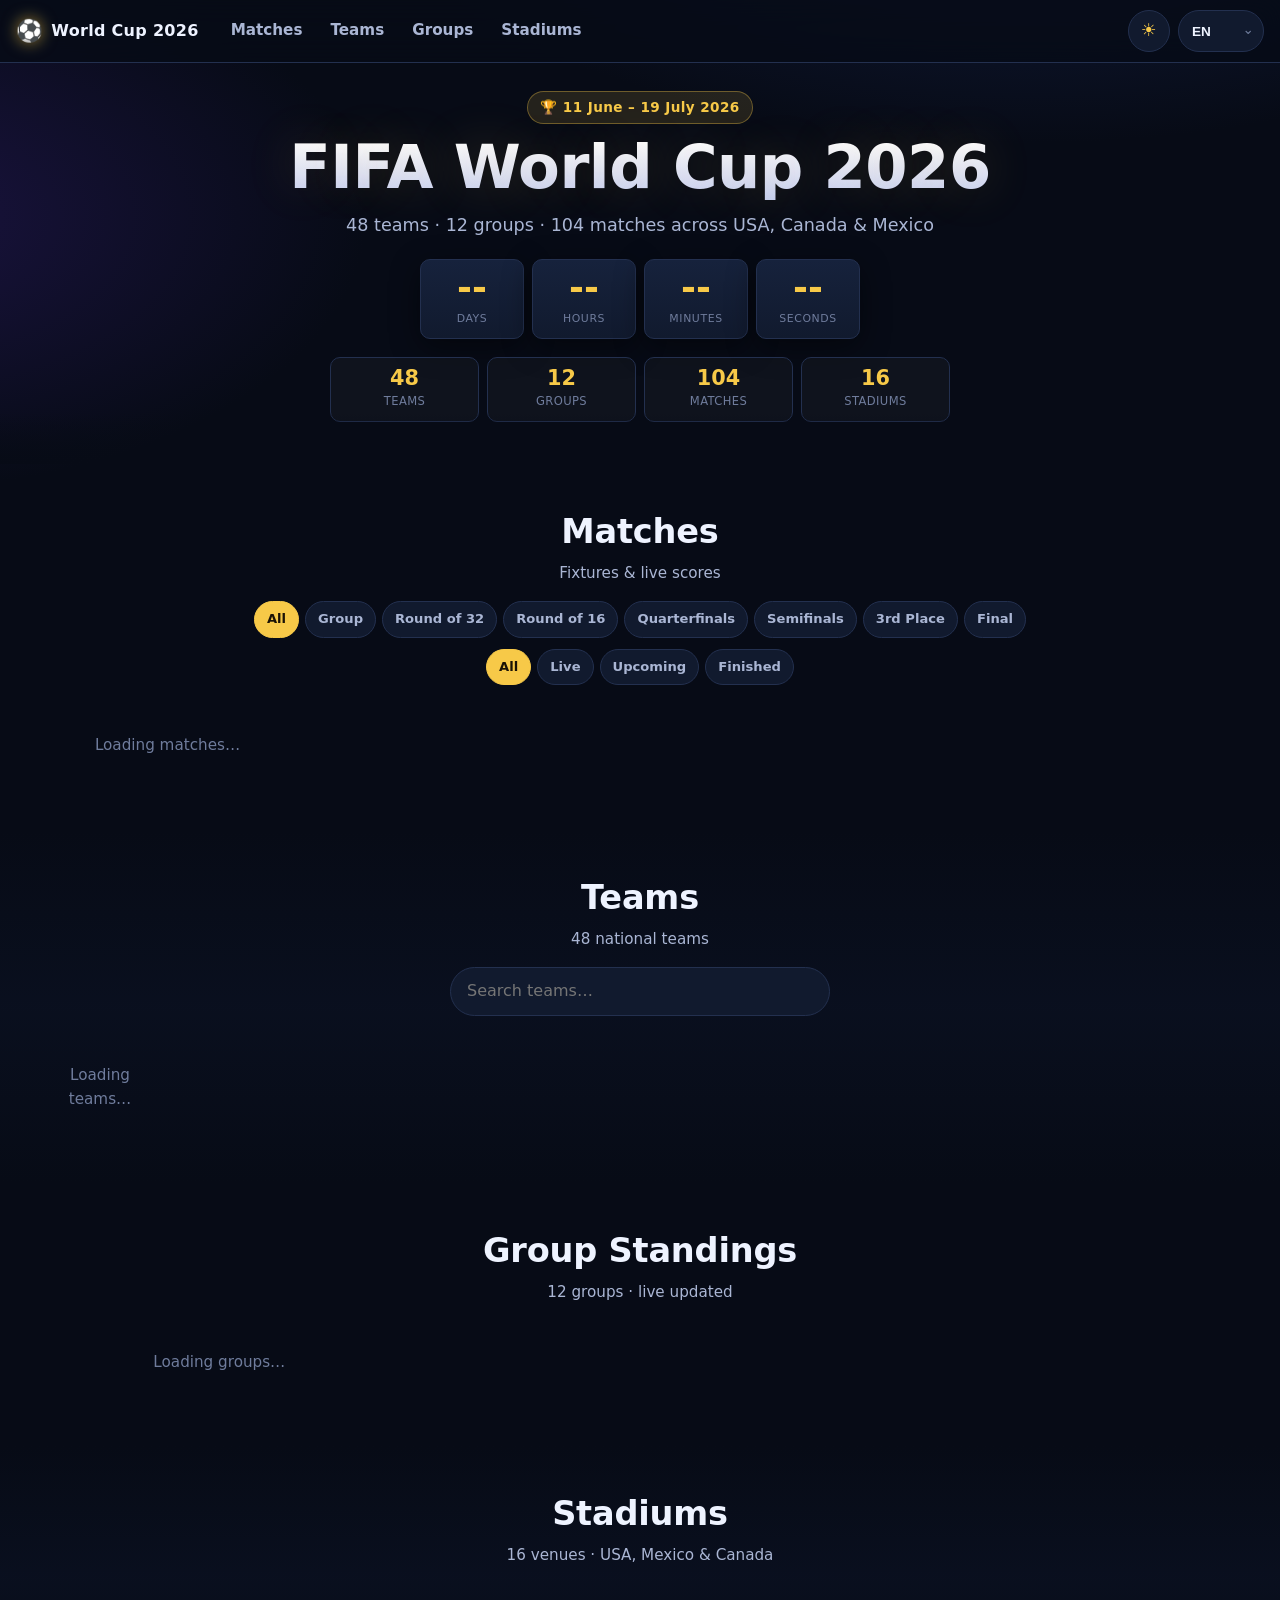
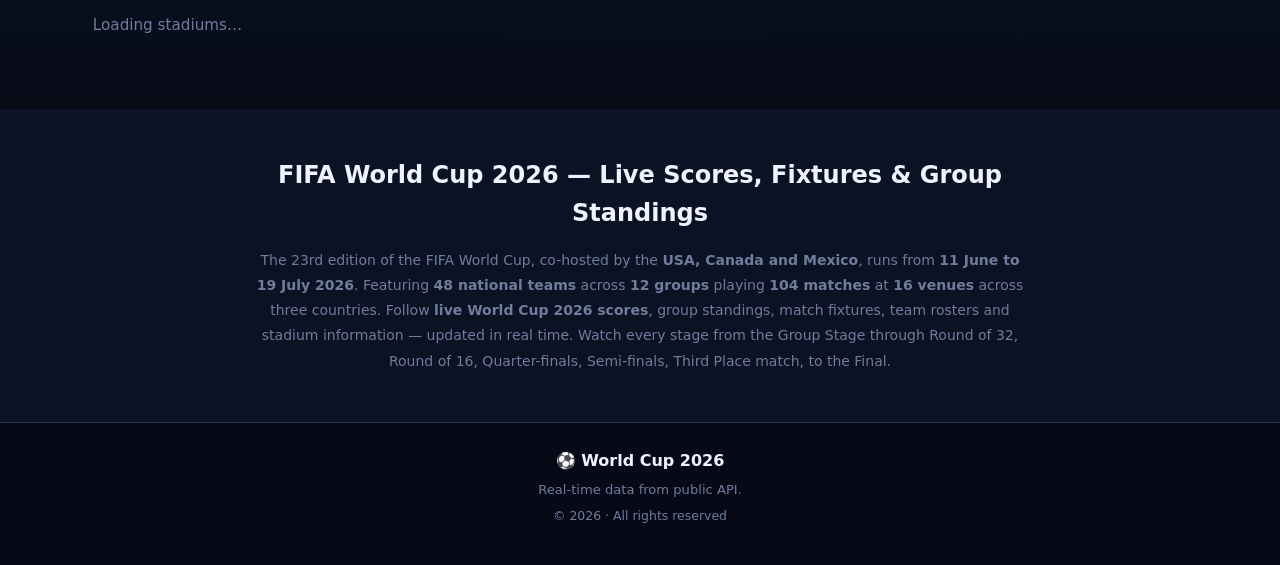
==== index.html @ 9f6ad5fd "seo: add google search console verification token" ====
<!DOCTYPE html>
<html lang="en" dir="ltr">
<head>
  <meta charset="UTF-8" />
  <meta name="viewport" content="width=device-width, initial-scale=1.0, viewport-fit=cover" />
  <meta name="theme-color" content="#070b16" />
  <meta name="color-scheme" content="dark" />

  <!-- Primary SEO -->
  <title>World Cup 2026 — Live Scores, Fixtures, Groups & Standings</title>
  <meta name="description" content="World Cup 2026 live scores, fixtures & group standings. Real-time updates for all 48 teams and 104 matches across USA, Canada & Mexico. Track World Cup 2026 matches, scores, groups, and standings." />
  <meta name="keywords" content="World Cup 2026, FIFA World Cup 2026, world cup 2026 live scores, world cup 2026 fixtures, world cup 2026 groups, world cup 2026 standings, world cup 2026 table, football, soccer, USA Canada Mexico, 48 teams, 104 matches" />
  <meta name="author" content="World Cup 26 Tracker" />
  <meta name="robots" content="index, follow, max-image-preview:large, max-snippet:-1, max-video-preview:-1" />
  <meta name="googlebot" content="index, follow" />
  <link rel="canonical" href="https://shawon-lodh.github.io/worldcup26/" />
  <link rel="sitemap" type="application/xml" title="Sitemap" href="https://shawon-lodh.github.io/worldcup26/sitemap.xml" />

  <!-- hreflang: English + Bangla -->
  <link rel="alternate" hreflang="en" href="https://shawon-lodh.github.io/worldcup26/?lang=en" />
  <link rel="alternate" hreflang="bn" href="https://shawon-lodh.github.io/worldcup26/?lang=bn" />
  <link rel="alternate" hreflang="x-default" href="https://shawon-lodh.github.io/worldcup26/" />

  <!-- Open Graph -->
  <meta property="og:type" content="website" />
  <meta property="og:site_name" content="World Cup 2026" />
  <meta property="og:title" content="FIFA World Cup 2026 — Live Scores & Fixtures" />
  <meta property="og:description" content="Real-time scores, fixtures and group standings for all 104 matches of FIFA World Cup 2026 across USA, Canada & Mexico." />
  <meta property="og:url" content="https://shawon-lodh.github.io/worldcup26/" />
  <meta property="og:locale" content="en" />
  <meta property="og:locale:alternate" content="bn" />
  <meta property="og:image" content="https://shawon-lodh.github.io/worldcup26/assets/og.png" />
  <meta property="og:image:width" content="1200" />
  <meta property="og:image:height" content="630" />
  <meta property="og:image:alt" content="FIFA World Cup 2026 tracker" />

  <!-- Twitter Card -->
  <meta name="twitter:card" content="summary_large_image" />
  <meta name="twitter:title" content="FIFA World Cup 2026 — Live Scores & Fixtures" />
  <meta name="twitter:description" content="Real-time scores, fixtures and group standings for all 104 matches of FIFA World Cup 2026." />
  <meta name="twitter:image" content="https://shawon-lodh.github.io/worldcup26/assets/og.png" />

  <!-- PWA / icons -->
  <link rel="manifest" href="site.webmanifest" />
  <link rel="apple-touch-icon" href="assets/icons/icon-192.png" />
  <link rel="icon" type="image/svg+xml" href="assets/icons/favicon.svg" />
  <link rel="icon" type="image/png" sizes="32x32" href="assets/icons/icon-32.png" />
  <link rel="shortcut icon" href="favicon.ico" />

  <!-- Mobile app deep-link hints (deferred deep links can be added per platform) -->
  <meta name="application-name" content="World Cup 2026" />
  <meta name="apple-mobile-web-app-capable" content="yes" />
  <meta name="apple-mobile-web-app-status-bar-style" content="black-translucent" />
  <meta name="apple-mobile-web-app-title" content="World Cup 2026" />
  <meta name="mobile-web-app-capable" content="yes" />

  <!-- Performance -->
  <link rel="preconnect" href="https://flagcdn.com" crossorigin />
  <link rel="dns-prefetch" href="https://www.googletagmanager.com" />
  <link rel="stylesheet" href="assets/css/styles.css?v=6" />

  <!-- Google Search Console verification token -->
  <meta name="google-site-verification" content="fX9WxSy3emi-8nf_U-zmf0Hlfic_TPFxzqS1rGSYq4E" />

  <!-- Structured data: tells Google exactly what this page is.
       Improves eligibility for rich results (sports, breadcrumbs, sitelinks, FAQ). -->
  <script type="application/ld+json">
  {
    "@context": "https://schema.org",
    "@graph": [
      {
        "@type": "WebSite",
        "@id": "https://shawon-lodh.github.io/worldcup26/#website",
        "url": "https://shawon-lodh.github.io/worldcup26/",
        "name": "World Cup 2026 — Live Scores & Fixtures",
        "description": "Live scores, fixtures and group standings for FIFA World Cup 2026. Real-time updates for all 48 teams and 104 matches.",
        "inLanguage": ["en", "bn"],
        "potentialAction": {
          "@type": "SearchAction",
          "target": "https://shawon-lodh.github.io/worldcup26/?q={search_term_string}",
          "query-input": "required name=search_term_string"
        }
      },
      {
        "@type": "SportsEvent",
        "name": "2026 FIFA World Cup",
        "sport": "Soccer",
        "startDate": "2026-06-11T13:00:00Z",
        "endDate": "2026-07-19T18:00:00Z",
        "location": [
          { "@type": "Country", "name": "United States" },
          { "@type": "Country", "name": "Mexico" },
          { "@type": "Country", "name": "Canada" }
        ],
        "offers": {
          "@type": "Offer",
          "url": "https://www.fifa.com/en/tickets",
          "name": "FIFA World Cup 2026 Tickets"
        },
        "description": "The 23rd edition of the FIFA World Cup, hosted by USA, Canada and Mexico, featuring 48 national teams across 12 groups and 104 matches.",
        "url": "https://shawon-lodh.github.io/worldcup26/"
      },
      {
        "@type": "BreadcrumbList",
        "itemListElement": [
          { "@type": "ListItem", "position": 1, "name": "World Cup 2026", "item": "https://shawon-lodh.github.io/worldcup26/" },
          { "@type": "ListItem", "position": 2, "name": "Matches & Fixtures", "item": "https://shawon-lodh.github.io/worldcup26/#matches" },
          { "@type": "ListItem", "position": 3, "name": "Group Standings", "item": "https://shawon-lodh.github.io/worldcup26/#groups" },
          { "@type": "ListItem", "position": 4, "name": "Teams", "item": "https://shawon-lodh.github.io/worldcup26/#teams" },
          { "@type": "ListItem", "position": 5, "name": "Stadiums", "item": "https://shawon-lodh.github.io/worldcup26/#stadiums" }
        ]
      },
      {
        "@type": "FAQPage",
        "mainEntity": [
          {
            "@type": "Question",
            "name": "When is the FIFA World Cup 2026?",
            "acceptedAnswer": { "@type": "Answer", "text": "The FIFA World Cup 2026 runs from 11 June to 19 July 2026 across USA, Canada and Mexico." }
          },
          {
            "@type": "Question",
            "name": "How many teams are in the World Cup 2026?",
            "acceptedAnswer": { "@type": "Answer", "text": "48 teams will compete in the 2026 FIFA World Cup, expanded from 32 teams in previous tournaments." }
          },
          {
            "@type": "Question",
            "name": "How many matches are in the World Cup 2026?",
            "acceptedAnswer": { "@type": "Answer", "text": "A total of 104 matches will be played across the tournament: 72 group stage matches, plus 32 knockout matches through to the Final." }
          },
          {
            "@type": "Question",
            "name": "Where can I see World Cup 2026 live scores and group standings?",
            "acceptedAnswer": { "@type": "Answer", "text": "You can track live scores, fixtures and group standings for World Cup 2026 at https://shawon-lodh.github.io/worldcup26/ with real-time updates." }
          }
        ]
      }
    ]
  }
  </script>
</head>
<body>
  <!-- ░░ Header / Nav ░░ -->
  <header class="topbar" id="topbar">
    <div class="container topbar__inner">
      <a href="#top" class="brand" aria-label="World Cup 2026">
        <span class="brand__ball">⚽</span>
        <span class="brand__text" data-i18n="brand">World Cup 2026</span>
      </a>
      <nav class="nav" id="nav">
        <a href="#matches" class="nav__link" data-i18n="nav_matches">Matches</a>
        <a href="#teams" class="nav__link" data-i18n="nav_teams">Teams</a>
        <a href="#groups" class="nav__link" data-i18n="nav_groups">Groups</a>
        <a href="#stadiums" class="nav__link" data-i18n="nav_stadiums">Stadiums</a>
      </nav>
      <div class="topbar__actions">
        <button id="themeBtn" class="theme-btn" aria-label="Toggle theme">☀️</button>
        <label class="lang-switch" for="langSelect">
          <span class="sr-only" data-i18n="language_label">Language</span>
          <select id="langSelect" class="lang-switch__select" aria-label="Language">
            <option value="en">EN</option>
            <option value="bn">বাংলা</option>
          </select>
        </label>
        <button id="menuBtn" class="btn btn--icon menu-btn" aria-label="Menu" aria-expanded="false">☰</button>
      </div>
    </div>
  </header>

  <main id="top">
    <!-- ░░ Hero ░░ -->
    <section class="hero">
      <div class="container hero__inner">
        <p class="hero__badge">🏆 <span data-i18n="hero_dates">11 June – 19 July 2026</span></p>
        <h1 class="hero__title" data-i18n="hero_title">FIFA World Cup 2026</h1>
        <p class="hero__subtitle" data-i18n="hero_subtitle">48 teams · 12 groups · 104 matches across USA, Canada & Mexico</p>

        <div class="countdown" id="countdown" aria-live="polite">
          <div class="countdown__cell"><span class="countdown__num" id="cd-days">--</span><span class="countdown__lbl" data-i18n="cd_days">Days</span></div>
          <div class="countdown__sep">:</div>
          <div class="countdown__cell"><span class="countdown__num" id="cd-hours">--</span><span class="countdown__lbl" data-i18n="cd_hours">Hours</span></div>
          <div class="countdown__sep">:</div>
          <div class="countdown__cell"><span class="countdown__num" id="cd-mins">--</span><span class="countdown__lbl" data-i18n="cd_mins">Minutes</span></div>
          <div class="countdown__sep">:</div>
          <div class="countdown__cell"><span class="countdown__num" id="cd-secs">--</span><span class="countdown__lbl" data-i18n="cd_secs">Seconds</span></div>
        </div>
        <p class="countdown__target" id="cdTarget"></p>

        <div class="stats">
          <div class="stat"><span class="stat__num">48</span><span class="stat__lbl" data-i18n="stat_teams">Teams</span></div>
          <div class="stat"><span class="stat__num">12</span><span class="stat__lbl" data-i18n="stat_groups">Groups</span></div>
          <div class="stat"><span class="stat__num">104</span><span class="stat__lbl" data-i18n="stat_matches">Matches</span></div>
          <div class="stat"><span class="stat__num">16</span><span class="stat__lbl" data-i18n="stat_stadiums">Stadiums</span></div>
        </div>
      </div>
      <div class="hero__wave" aria-hidden="true"></div>
    </section>

    <!-- ░░ Live Banner ░░ -->
    <div id="liveBannerHost"></div>

    <!-- ░░ Matches ░░ -->
    <section id="matches" class="section">
      <div class="container">
        <div class="section__head">
          <h2 class="section__title" data-i18n="matches_title">Matches</h2>
          <p class="section__sub" data-i18n="matches_sub">Fixtures & live scores</p>
          <span id="livePulse" class="live-pulse is-hidden"><span class="live-pulse__dot"></span><span data-i18n="live">LIVE</span></span>
        </div>

        <div class="filters" id="matchFilters">
          <div class="filters__group" role="tablist" aria-label="Match stage">
            <button class="chip is-active" data-filter-stage="all" data-i18n="stage_all">All</button>
            <button class="chip" data-filter-stage="group" data-i18n="stage_group">Group</button>
            <button class="chip" data-filter-stage="r32" data-i18n="stage_r32">Round of 32</button>
            <button class="chip" data-filter-stage="r16" data-i18n="stage_r16">Round of 16</button>
            <button class="chip" data-filter-stage="qf" data-i18n="stage_qf">Quarterfinals</button>
            <button class="chip" data-filter-stage="sf" data-i18n="stage_sf">Semifinals</button>
            <button class="chip" data-filter-stage="third" data-i18n="stage_third">3rd Place</button>
            <button class="chip" data-filter-stage="final" data-i18n="stage_final">Final</button>
          </div>
          <div class="filters__group" role="tablist" aria-label="Match status">
            <button class="chip is-active" data-filter-status="all" data-i18n="status_all">All</button>
            <button class="chip" data-filter-status="live" data-i18n="status_live">Live</button>
            <button class="chip" data-filter-status="upcoming" data-i18n="status_upcoming">Upcoming</button>
            <button class="chip" data-filter-status="finished" data-i18n="status_finished">Finished</button>
          </div>
        </div>

        <div class="matches-grid" id="matchesGrid" aria-live="polite">
          <noscript>
            <div style="padding:24px;background:var(--bg-2);border-radius:12px;text-align:center">
              <p><strong>JavaScript is required to view live match scores and fixtures.</strong></p>
              <p>Please enable JavaScript for real-time World Cup 2026 match data.</p>
            </div>
          </noscript>
          <div class="loading" data-i18n="loading">Loading matches…</div>
        </div>
      </div>
    </section>

    <!-- ░░ Teams ░░ -->
    <section id="teams" class="section section--alt">
      <div class="container">
        <div class="section__head">
          <h2 class="section__title" data-i18n="teams_title">Teams</h2>
          <p class="section__sub" data-i18n="teams_sub">48 national teams</p>
        </div>
        <input type="search" id="teamSearch" class="search-input" data-i18n-ph="search_teams" placeholder="Search teams…" />
        <div class="teams-grid" id="teamsGrid">
          <noscript>
            <div style="columns:3;column-gap:24px;padding:16px;color:var(--text-2);font-size:14px;line-height:2">
              <div><b>Group A:</b> Mexico, South Africa, South Korea, Czech Republic</div>
              <div><b>Group B:</b> Canada, Bosnia and Herzegovina, Qatar, Switzerland</div>
              <div><b>Group C:</b> Brazil, Morocco, Haiti, Scotland</div>
              <div><b>Group D:</b> United States, Paraguay, Australia, Turkey</div>
              <div><b>Group E:</b> Germany, Curaçao, Ivory Coast, Ecuador</div>
              <div><b>Group F:</b> Netherlands, Japan, Sweden, Tunisia</div>
              <div><b>Group G:</b> Belgium, Egypt, Iran, New Zealand</div>
              <div><b>Group H:</b> Spain, Cape Verde, Saudi Arabia, Uruguay</div>
              <div><b>Group I:</b> France, Senegal, Iraq, Norway</div>
              <div><b>Group J:</b> Argentina, Algeria, Austria, Jordan</div>
              <div><b>Group K:</b> Portugal, Democratic Republic of the Congo, Uzbekistan, Colombia</div>
              <div><b>Group L:</b> England, Croatia, Ghana, Panama</div>
            </div>
          </noscript>
          <div class="loading" data-i18n="loading">Loading teams…</div>
        </div>
      </div>
    </section>

    <!-- ░░ Groups ░░ -->
    <section id="groups" class="section">
      <div class="container">
        <div class="section__head">
          <h2 class="section__title" data-i18n="groups_title">Group Standings</h2>
          <p class="section__sub" data-i18n="groups_sub">12 groups · live updated</p>
        </div>
        <div class="groups-grid" id="groupsGrid">
          <noscript>
            <div style="display:grid;grid-template-columns:repeat(auto-fill,minmax(280px,1fr));gap:16px;padding:16px;color:var(--text-2);font-size:13px;line-height:1.8">
              <div><b>Group A:</b> Mexico, South Africa, South Korea, Czech Republic</div>
              <div><b>Group B:</b> Canada, Bosnia and Herzegovina, Qatar, Switzerland</div>
              <div><b>Group C:</b> Brazil, Morocco, Haiti, Scotland</div>
              <div><b>Group D:</b> United States, Paraguay, Australia, Turkey</div>
              <div><b>Group E:</b> Germany, Curaçao, Ivory Coast, Ecuador</div>
              <div><b>Group F:</b> Netherlands, Japan, Sweden, Tunisia</div>
              <div><b>Group G:</b> Belgium, Egypt, Iran, New Zealand</div>
              <div><b>Group H:</b> Spain, Cape Verde, Saudi Arabia, Uruguay</div>
              <div><b>Group I:</b> France, Senegal, Iraq, Norway</div>
              <div><b>Group J:</b> Argentina, Algeria, Austria, Jordan</div>
              <div><b>Group K:</b> Portugal, DR Congo, Uzbekistan, Colombia</div>
              <div><b>Group L:</b> England, Croatia, Ghana, Panama</div>
            </div>
          </noscript>
          <div class="loading" data-i18n="loading">Loading groups…</div>
        </div>
      </div>
    </section>

    <!-- ░░ Stadiums ░░ -->
    <section id="stadiums" class="section section--alt">
      <div class="container">
        <div class="section__head">
          <h2 class="section__title" data-i18n="stadiums_title">Stadiums</h2>
          <p class="section__sub" data-i18n="stadiums_sub">16 venues · USA, Mexico & Canada</p>
        </div>
        <div class="stadiums-grid" id="stadiumsGrid">
          <noscript>
            <div style="columns:2;column-gap:24px;padding:16px;color:var(--text-2);font-size:13px;line-height:2">
              <div>Estadio Azteca — Mexico City, Mexico (83,000)</div>
              <div>Estadio Akron — Guadalajara, Mexico (48,000)</div>
              <div>Estadio BBVA — Monterrey, Mexico (53,500)</div>
              <div>AT&T Stadium — Dallas, USA (94,000)</div>
              <div>NRG Stadium — Houston, USA (72,000)</div>
              <div>Arrowhead Stadium — Kansas City, USA (73,000)</div>
              <div>Mercedes-Benz Stadium — Atlanta, USA (75,000)</div>
              <div>Hard Rock Stadium — Miami, USA (65,000)</div>
              <div>Gillette Stadium — Boston, USA (65,000)</div>
              <div>Lincoln Financial Field — Philadelphia, USA (69,000)</div>
              <div>MetLife Stadium — New York/New Jersey, USA (82,500)</div>
              <div>BMO Field — Toronto, Canada (45,000)</div>
              <div>BC Place — Vancouver, Canada (54,000)</div>
              <div>Lumen Field — Seattle, USA (69,000)</div>
              <div>Levi's Stadium — San Francisco Bay Area, USA (71,000)</div>
              <div>SoFi Stadium — Los Angeles, USA (70,000)</div>
            </div>
          </noscript>
          <div class="loading" data-i18n="loading">Loading stadiums…</div>
        </div>
      </div>
    </section>
  </main>

  <!-- ░░ About — SEO content ░░ -->
  <section class="section" style="padding:48px 0;background:var(--bg-2)">
    <div class="container" style="max-width:800px;margin:0 auto;text-align:center">
      <h2 style="font-size:1.5rem;margin-bottom:16px;color:var(--text-1)">FIFA World Cup 2026 — Live Scores, Fixtures & Group Standings</h2>
      <p style="color:var(--text-3);line-height:1.8;font-size:14px">
        The 23rd edition of the FIFA World Cup, co-hosted by the <strong>USA, Canada and Mexico</strong>, runs from <strong>11 June to 19 July 2026</strong>.
        Featuring <strong>48 national teams</strong> across <strong>12 groups</strong> playing <strong>104 matches</strong> at <strong>16 venues</strong> across three countries.
        Follow <strong>live World Cup 2026 scores</strong>, group standings, match fixtures, team rosters and stadium information — updated in real time.
        Watch every stage from the Group Stage through Round of 32, Round of 16, Quarter-finals, Semi-finals, Third Place match, to the Final.
      </p>
    </div>
  </section>

  <!-- ░░ Footer ░░ -->
  <footer class="footer">
    <div class="container footer__inner">
      <div class="footer__brand">⚽ <span data-i18n="brand">World Cup 2026</span></div>
      <p class="footer__note" data-i18n="footer_note">Real-time data from public API.</p>
      <p class="footer__copy">© 2026 · <span data-i18n="footer_rights">All rights reserved</span></p>
    </div>
  </footer>

  <!-- ░░ Match Detail Modal ░░ -->
  <div class="modal" id="matchModal" aria-hidden="true" role="dialog" aria-modal="true">
    <div class="modal__backdrop" data-close></div>
    <div class="modal__panel">
      <button class="modal__close" data-close aria-label="Close">✕</button>
      <div id="matchModalBody"></div>
    </div>
  </div>

  <script type="module" src="assets/js/main.js?v=7"></script>
</body>
</html>
---- assets/css/styles.css ----
/* ============================================================
   FIFA World Cup 2026 — UI
   Mobile-first, dark theme, RTL/LTR aware, no build step.
   ============================================================ */

:root {
  --bg: #070b16;
  --bg-2: #0b1224;
  --bg-3: #131c33;
  --surface: #111a2e;
  --surface-2: #16223c;
  --border: #23304f;
  --text: #eef3ff;
  --text-2: #aab6d4;
  --text-3: #6f7c9c;
  --accent: #f7c948;       /* gold */
  --accent-2: #ff2e63;     /* crimson  */
  --accent-3: #00d2ff;     /* cyan     */
  --green: #16d17a;
  --red: #ff5470;
  --hero-glow-1: rgba(21,34,74,1);
  --hero-glow-2: rgba(26,19,64,1);
  --radius: 14px;
  --radius-sm: 10px;
  --shadow: 0 8px 30px rgba(0,0,0,.45);
  --max: 1280px;
  --nav-h: 62px;
  --font: "Inter", "Segoe UI", "Hiragino Sans", "Noto Sans Bengali", system-ui, -apple-system, sans-serif;
  color-scheme: dark;
}

/* Light theme overrides */
html.theme-light {
  --bg: #f6f3ea;
  --bg-2: #fffaf0;
  --bg-3: #ece4d4;
  --surface: #fffdf8;
  --surface-2: #f5efe3;
  --border: #d8cdb8;
  --text: #17231d;
  --text-2: #4d5c53;
  --text-3: #7b857c;
  --accent: #c47a16;
  --accent-2: #c7354c;
  --accent-3: #0f766e;
  --green: #16885d;
  --red: #c5304a;
  --hero-glow-1: rgba(246, 210, 127, .44);
  --hero-glow-2: rgba(85, 143, 108, .18);
  --shadow: 0 10px 28px rgba(59, 45, 24, .12);
  color-scheme: light;
}

* { box-sizing: border-box; margin: 0; padding: 0; }
html { scroll-behavior: smooth; -webkit-text-size-adjust: 100%; }
body {
  font-family: var(--font);
  background: radial-gradient(1200px 600px at 80% -10%, var(--hero-glow-1) 0%, transparent 60%),
              radial-gradient(900px 500px at -10% 10%, var(--hero-glow-2) 0%, transparent 55%),
              var(--bg);
  color: var(--text);
  line-height: 1.55;
  min-height: 100vh;
  overflow-x: hidden;
}
img { max-width: 100%; display: block; }
a { color: inherit; text-decoration: none; }
button { font: inherit; color: inherit; cursor: pointer; background: none; border: none; }
input { font: inherit; }

.container { width: 100%; max-width: var(--max); margin-inline: auto; padding-inline: 16px; }
.sr-only {
  position: absolute;
  width: 1px;
  height: 1px;
  padding: 0;
  margin: -1px;
  overflow: hidden;
  clip: rect(0, 0, 0, 0);
  white-space: nowrap;
  border: 0;
}

/* ── RTL ───────────────────────────────────────────────── */
html[dir="rtl"] { direction: rtl; }
html[dir="rtl"] body { text-align: right; }

/* ── Buttons / chips ──────────────────────────────────── */
.btn { display: inline-flex; align-items: center; gap: 6px; border-radius: 999px; font-weight: 600; }
.btn--ghost { border: 1px solid var(--border); padding: 7px 14px; color: var(--text); }
.btn--icon { width: 42px; height: 42px; justify-content: center; font-size: 1.1rem; }
.chip {
  border: 1px solid var(--border);
  background: var(--surface);
  color: var(--text-2);
  padding: 7px 12px;
  border-radius: 999px;
  font-size: .82rem;
  font-weight: 600;
  white-space: nowrap;
  transition: all .15s ease;
}
.chip:hover { color: var(--text); border-color: var(--accent); }
.chip.is-active { background: var(--accent); color: #1a1206; border-color: var(--accent); }
html.theme-light .chip.is-active {
  color: #fffaf0;
  box-shadow: 0 5px 14px rgba(196, 122, 22, .22);
}

/* ── Topbar ───────────────────────────────────────────── */
.topbar {
  position: sticky; top: 0; z-index: 50;
  background: rgba(7,11,22,.82);
  backdrop-filter: blur(14px);
  border-bottom: 1px solid var(--border);
}
html.theme-light .topbar {
  background: rgba(255, 250, 240, .86);
  box-shadow: 0 1px 0 rgba(93, 72, 38, .06), 0 10px 26px rgba(59, 45, 24, .08);
}
.topbar__inner { display: flex; align-items: center; gap: 14px; height: var(--nav-h); }
.brand { display: inline-flex; align-items: center; gap: 8px; font-weight: 800; letter-spacing: .3px; }
.brand__ball { font-size: 1.35rem; filter: drop-shadow(0 0 8px rgba(247,201,72,.6)); }
.nav { display: none; gap: 4px; margin-inline-start: 6px; }
.nav__link {
  padding: 8px 12px; border-radius: 8px; color: var(--text-2); font-weight: 600; font-size: .95rem;
  transition: color .15s, background .15s;
}
.nav__link:hover { color: var(--text); background: rgba(255,255,255,.05); }
html.theme-light .nav__link:hover { background: rgba(15, 118, 110, .08); }
.topbar__actions { margin-inline-start: auto; display: flex; align-items: center; gap: 8px; }
.lang-switch {
  position: relative;
  display: inline-flex;
  align-items: center;
}
.lang-switch::after {
  content: "⌄";
  position: absolute;
  inset-inline-end: 10px;
  top: 50%;
  transform: translateY(-55%);
  color: var(--text-3);
  pointer-events: none;
  font-size: .85rem;
}
.lang-switch__select {
  min-width: 86px;
  height: 42px;
  appearance: none;
  border: 1px solid var(--border);
  border-radius: 999px;
  background: var(--surface);
  color: var(--text);
  padding: 0 28px 0 13px;
  font-weight: 800;
  font-size: .85rem;
  line-height: 42px;
  cursor: pointer;
}
.lang-switch__select:focus {
  outline: none;
  border-color: var(--accent);
  box-shadow: 0 0 0 3px rgba(247,201,72,.16);
}
.menu-btn { display: inline-flex; border: 1px solid var(--border); background: var(--surface); }

/* mobile nav drawer */
.nav.is-open {
  display: flex; flex-direction: column; gap: 2px;
  position: fixed; inset: var(--nav-h) 0 auto 0;
  background: var(--bg-2); border-bottom: 1px solid var(--border);
  padding: 10px 18px 16px; box-shadow: var(--shadow);
}
.nav.is-open .nav__link { padding: 12px 10px; font-size: 1.05rem; border-radius: 8px; }

@media (min-width: 760px) {
  .nav { display: flex; }
  .menu-btn { display: none; }
}

/* ── Hero ─────────────────────────────────────────────── */
.hero {
  position: relative;
  padding-top: 28px;
  padding-bottom: 42px;
  text-align: center;
  overflow: hidden;
}
.hero__badge {
  display: inline-block; padding: 5px 12px; border-radius: 999px;
  background: rgba(247,201,72,.12); color: var(--accent);
  border: 1px solid rgba(247,201,72,.35);
  font-weight: 700; font-size: .85rem; letter-spacing: .4px;
  margin-bottom: 12px;
}
.hero__title {
  font-size: clamp(2rem, 6vw, 3.8rem);
  font-weight: 900; line-height: 1.05; letter-spacing: -.5px;
  background: linear-gradient(180deg, #ffffff 0%, #c3cdf2 100%);
  -webkit-background-clip: text; background-clip: text; color: transparent;
  text-shadow: 0 0 50px rgba(247,201,72,.18);
}
html.theme-light .hero__badge {
  background: rgba(183, 121, 31, .12);
  border-color: rgba(183, 121, 31, .28);
}
html.theme-light .hero__title {
  background: linear-gradient(180deg, #163225 0%, #315844 100%);
  -webkit-background-clip: text; background-clip: text; color: transparent;
  text-shadow: 0 10px 34px rgba(85, 143, 108, .14);
}
.hero__subtitle { color: var(--text-2); margin: 12px auto 0; max-width: 620px; font-size: clamp(.95rem,2.4vw,1.1rem); }
.hero__wave {
  position: absolute; inset: auto 0 -1px 0; height: 52px;
  background: linear-gradient(180deg, transparent, var(--bg));
}

/* ── Countdown ────────────────────────────────────────── */
.countdown {
  display: grid; grid-template-columns: repeat(4, minmax(0, 1fr)); gap: 8px;
  width: min(100%, 440px);
  margin: 20px auto 4px;
}
.countdown__cell {
  min-width: 0; padding: 10px 6px; border-radius: var(--radius-sm);
  background: linear-gradient(180deg, var(--surface-2), var(--surface));
  border: 1px solid var(--border); box-shadow: var(--shadow);
}
.countdown__num {
  display: block; font-size: clamp(1.35rem, 5vw, 2.25rem); font-weight: 900;
  color: var(--accent); font-variant-numeric: tabular-nums; line-height: 1;
}
.countdown__lbl { display: block; margin-top: 5px; font-size: .68rem; text-transform: uppercase; letter-spacing: .6px; color: var(--text-3); }
.countdown__sep { display: none; }
.countdown__target { color: var(--text-3); font-size: .85rem; margin-top: 10px; }

/* ── Stats ────────────────────────────────────────────── */
.stats { display: grid; grid-template-columns: repeat(4, minmax(0, 1fr)); gap: 8px; max-width: 620px; margin: 18px auto 0; }
.stat {
  padding: 10px 8px; border-radius: var(--radius-sm);
  background: rgba(255,255,255,.03); border: 1px solid var(--border);
}
html.theme-light .stat {
  background: rgba(255, 253, 248, .78);
  box-shadow: 0 1px 0 rgba(255,255,255,.7) inset;
}
.stat__num { display: block; font-size: 1.3rem; font-weight: 900; color: var(--accent); line-height: 1; }
.stat__lbl { display: block; margin-top: 4px; font-size: .72rem; color: var(--text-3); text-transform: uppercase; letter-spacing: .4px; }

/* ── Live banner ──────────────────────────────────────── */
.live-banner {
  display: none; margin: 0 auto; max-width: var(--max); width: 100%;
  background: linear-gradient(90deg, rgba(255,46,99,.18), rgba(255,46,99,.06));
  border: 1px solid rgba(255,46,99,.45);
  border-radius: var(--radius); padding: 10px 14px; margin-top: 14px;
  font-size: .9rem; color: var(--text);
}
.live-banner.is-show { display: block; }
.live-banner b { color: var(--accent-2); }

/* ── Section ──────────────────────────────────────────── */
.section { padding: 42px 0; position: relative; z-index: 1; }
.section--alt { background: linear-gradient(180deg, transparent, rgba(11,18,36,.6), transparent); }
html.theme-light .section--alt {
  background: linear-gradient(180deg, transparent, rgba(230, 219, 198, .42), transparent);
}
.section__head { text-align: center; margin-bottom: 16px; position: relative; }
.section__title { font-size: clamp(1.45rem, 4vw, 2.1rem); font-weight: 800; letter-spacing: -.2px; }
.section__sub { color: var(--text-2); margin-top: 4px; font-size: .95rem; }
.section__head .live-pulse { position: absolute; top: 4px; inset-inline-end: 0; }

.loading { text-align: center; color: var(--text-3); padding: 30px; font-size: .95rem; }
.error { text-align: center; color: var(--red); padding: 24px; }

/* ── Filters ─────────────────────────────────────────── */
.filters { display: flex; flex-direction: column; gap: 8px; margin-bottom: 16px; }
.filters__group { display: flex; gap: 6px; overflow-x: auto; padding-bottom: 3px; scrollbar-width: thin; }
.filters__group::-webkit-scrollbar { height: 6px; }
.filters__group::-webkit-scrollbar-thumb { background: var(--border); border-radius: 3px; }
@media (min-width: 760px) { .filters { flex-direction: column; align-items: center; } .filters__group { flex-wrap: wrap; justify-content: center; overflow-x: visible; } }

/* ── Live pulse ──────────────────────────────────────── */
.live-pulse { display: inline-flex; align-items: center; gap: 6px; font-weight: 800; font-size: .75rem; letter-spacing: 1px; color: var(--accent-2); }
.live-pulse__dot { width: 8px; height: 8px; border-radius: 50%; background: var(--accent-2); box-shadow: 0 0 0 0 rgba(255,46,99,.7); animation: pulse 1.4s infinite; }
.is-hidden { display: none !important; }
@keyframes pulse { 0% { box-shadow: 0 0 0 0 rgba(255,46,99,.55); } 70% { box-shadow: 0 0 0 10px rgba(255,46,99,0); } 100% { box-shadow: 0 0 0 0 rgba(255,46,99,0); } }

/* ── Matches ─────────────────────────────────────────── */
.matches-grid {
  display: grid; grid-template-columns: 1fr; gap: 12px;
}
@media (min-width: 620px) { .matches-grid { grid-template-columns: repeat(2, 1fr); } }
@media (min-width: 980px) { .matches-grid { grid-template-columns: repeat(3, 1fr); } }
@media (min-width: 1220px) { .matches-grid { grid-template-columns: repeat(4, 1fr); } }

.match-stage-group {
  grid-column: 1 / -1;
}
.match-stage-grid {
  display: grid;
  grid-template-columns: 1fr;
  gap: 12px;
}
.match-stage-group + .match-stage-group {
  border-top: 2px solid var(--border);
  padding-top: 18px;
  margin-top: 6px;
}
@media (min-width: 620px) { .match-stage-grid { grid-template-columns: repeat(2, 1fr); } }
@media (min-width: 980px) { .match-stage-grid { grid-template-columns: repeat(3, 1fr); } }
@media (min-width: 1220px) { .match-stage-grid { grid-template-columns: repeat(4, 1fr); } }

.match {
  position: relative; padding: 12px;
  background: linear-gradient(180deg, var(--surface-2), var(--surface));
  border: 1px solid var(--border); border-radius: var(--radius);
  cursor: pointer; transition: transform .12s ease, border-color .12s, box-shadow .12s;
  display: flex; flex-direction: column; gap: 8px; min-width: 0;
}
html.theme-light .match {
  background: linear-gradient(180deg, #fffdf8, #f7f1e8);
  border-color: var(--border);
  box-shadow: 0 1px 0 rgba(255,255,255,.82) inset;
}
.match:hover { transform: translateY(-2px); border-color: var(--accent); box-shadow: var(--shadow); }
.match.is-live { border-color: var(--accent-2); box-shadow: 0 0 0 1px rgba(255,46,99,.35), 0 8px 24px rgba(255,46,99,.12); }
.match__top { display: flex; align-items: center; justify-content: space-between; gap: 8px; }
.match__stage { font-size: .7rem; font-weight: 700; text-transform: uppercase; letter-spacing: .8px; color: var(--text-3); }
.match__group { font-size: .72rem; font-weight: 800; color: var(--accent); background: rgba(247,201,72,.1); padding: 2px 8px; border-radius: 6px; }
.match__status { font-size: .72rem; font-weight: 700; display: inline-flex; align-items: center; gap: 5px; }
.match__status[data-state="live"] { color: var(--accent-2); }
.match__status[data-state="live"]::before { content: ""; width: 7px; height: 7px; border-radius: 50%; background: var(--accent-2); animation: pulse 1.4s infinite; }
.match__status[data-state="finished"] { color: var(--text-3); }
.match__status[data-state="upcoming"] { color: var(--accent-3); }

.match__teams { display: flex; flex-direction: column; gap: 6px; }
.team-row { display: flex; align-items: center; gap: 10px; min-width: 0; }
.team-row__flag { width: 30px; height: 20px; object-fit: cover; border-radius: 3px; flex: none; background: #1a2a4a; }
.team-row__flag.is-tbd { display: inline-flex; align-items: center; justify-content: center; font-size: .7rem; color: var(--text-3); background: var(--bg-3); border: 1px dashed var(--border); }
.team-row__name { font-weight: 600; font-size: .92rem; flex: 1; min-width: 0; overflow: hidden; text-overflow: ellipsis; white-space: nowrap; }
.team-row__score { font-weight: 900; font-size: 1.15rem; min-width: 22px; text-align: center; font-variant-numeric: tabular-nums; color: var(--text); }
.team-row__score.is-pending { color: var(--text-3); font-weight: 600; }
.team-row.is-winner .team-row__name { color: var(--accent); }
.team-row.is-winner .team-row__score { color: var(--accent); }

.match__bottom { display: flex; align-items: center; justify-content: space-between; gap: 8px; color: var(--text-3); font-size: .74rem; border-top: 1px dashed var(--border); padding-top: 8px; }
.match__date { overflow: hidden; text-overflow: ellipsis; white-space: nowrap; }
.match__stadium { flex: none; max-width: 45%; overflow: hidden; text-overflow: ellipsis; white-space: nowrap; }

/* ── Search input ────────────────────────────────────── */
.search-input {
  width: 100%; max-width: 380px; margin: 0 auto 18px; display: block;
  padding: 11px 16px; border-radius: 999px;
  background: var(--surface); border: 1px solid var(--border); color: var(--text);
}
.search-input:focus { outline: none; border-color: var(--accent); }

/* ── Teams ───────────────────────────────────────────── */
.teams-grid { display: grid; grid-template-columns: repeat(auto-fill, minmax(150px, 1fr)); gap: 12px; }
.team-card {
  padding: 14px; text-align: center;
  background: var(--surface); border: 1px solid var(--border); border-radius: var(--radius-sm);
  transition: transform .12s, border-color .12s;
}
html.theme-light .team-card,
html.theme-light .group-card,
html.theme-light .stadium-card,
html.theme-light .search-input {
  background: #fffdf8;
  border-color: var(--border);
  box-shadow: 0 1px 0 rgba(255,255,255,.82) inset;
}
.team-card:hover { transform: translateY(-2px); border-color: var(--accent); }
.team-card__flag { width: 56px; height: 38px; object-fit: cover; border-radius: 5px; margin: 0 auto 10px; background: #1a2a4a; }
.team-card__name { font-weight: 700; font-size: .9rem; }
.team-card__meta { color: var(--text-3); font-size: .75rem; margin-top: 4px; }
.team-card__meta b { color: var(--accent); }

/* ── Groups ──────────────────────────────────────────── */
.groups-grid { display: grid; grid-template-columns: 1fr; gap: 14px; }
@media (min-width: 620px) { .groups-grid { grid-template-columns: repeat(2, 1fr); } }
@media (min-width: 1000px) { .groups-grid { grid-template-columns: repeat(3, 1fr); } }
.group-card {
  background: var(--surface); border: 1px solid var(--border); border-radius: var(--radius); overflow: hidden;
}
.group-card__head { padding: 12px 14px; background: linear-gradient(90deg, rgba(247,201,72,.14), transparent); border-bottom: 1px solid var(--border); font-weight: 800; font-size: 1rem; }
html.theme-light .group-card__head {
  background: linear-gradient(90deg, rgba(183, 121, 31, .16), rgba(15, 118, 110, .05));
}
.group-card__head b { color: var(--accent); }
.table { width: 100%; border-collapse: collapse; font-size: .82rem; }
.table th, .table td { padding: 9px 8px; text-align: center; }
.table th { color: var(--text-3); font-size: .68rem; text-transform: uppercase; letter-spacing: .5px; border-bottom: 1px solid var(--border); font-weight: 700; }
.table tbody tr:not(:last-child) td { border-bottom: 1px solid rgba(255,255,255,.04); }
.table td.team-col { text-align: start; font-weight: 600; display: flex; align-items: center; gap: 7px; }
.table .team-col img { width: 20px; height: 14px; object-fit: cover; border-radius: 2px; flex: none; }
.table .pts { font-weight: 900; color: var(--accent); }
.table tr.qual td { background: rgba(22,209,122,.06); }
.table td.pos { color: var(--text-3); font-variant-numeric: tabular-nums; }
@media (max-width: 420px) { .table th, .table td { padding: 7px 4px; font-size: .76rem; } }

/* ── Stadiums ─────────────────────────────────────────── */
.stadiums-grid { display: grid; grid-template-columns: 1fr; gap: 12px; }
@media (min-width: 620px) { .stadiums-grid { grid-template-columns: repeat(2, 1fr); } }
@media (min-width: 980px) { .stadiums-grid { grid-template-columns: repeat(3, 1fr); } }
@media (min-width: 1220px) { .stadiums-grid { grid-template-columns: repeat(4, 1fr); } }
.stadium-card {
  padding: 16px; background: var(--surface); border: 1px solid var(--border); border-radius: var(--radius);
  transition: transform .12s, border-color .12s;
}
.stadium-card:hover { transform: translateY(-2px); border-color: var(--accent-3); }
.stadium-card__name { font-weight: 800; font-size: 1.02rem; }
.stadium-card__city { color: var(--text-2); font-size: .85rem; margin-top: 4px; }
.stadium-card__meta { margin-top: 12px; display: flex; gap: 14px; flex-wrap: wrap; font-size: .78rem; color: var(--text-3); }
.stadium-card__meta b { color: var(--accent-3); }
.stadium-card__tag { display: inline-block; margin-top: 10px; font-size: .72rem; padding: 3px 9px; border-radius: 999px; background: rgba(0,210,255,.1); color: var(--accent-3); border: 1px solid rgba(0,210,255,.3); }

/* ── Footer ──────────────────────────────────────────── */
.footer { border-top: 1px solid var(--border); padding: 26px 0 40px; color: var(--text-3); background: rgba(7,11,22,.6); }
html.theme-light .footer {
  background: rgba(236, 228, 212, .68);
}
.footer__inner { text-align: center; display: flex; flex-direction: column; gap: 6px; }
.footer__brand { font-weight: 800; color: var(--text); }
.footer__note { font-size: .82rem; }
.footer__copy { font-size: .78rem; }

/* ── Modal ───────────────────────────────────────────── */
.modal { position: fixed; inset: 0; z-index: 100; display: none; }
.modal.is-open { display: block; }
.modal__backdrop { position: absolute; inset: 0; background: rgba(2,5,12,.7); backdrop-filter: blur(4px); }
.modal__panel {
  position: relative; max-width: 520px; margin: 5vh auto 0; background: var(--surface);
  border: 1px solid var(--border); border-radius: var(--radius); box-shadow: var(--shadow);
  padding: 22px; max-height: 86vh; overflow: auto;
  animation: pop .18s ease;
}
@keyframes pop { from { transform: translateY(10px) scale(.98); opacity: 0; } }
.modal__close { position: absolute; top: 10px; inset-inline-end: 10px; width: 36px; height: 36px; border-radius: 50%; background: var(--bg-3); }
.modal__close:hover { background: var(--border); }
.modal h3 { font-size: 1.3rem; font-weight: 800; text-align: center; margin-bottom: 16px; }
.modal__scores { display: flex; align-items: center; justify-content: center; gap: 18px; margin: 14px 0 18px; }
.modal__team { text-align: center; flex: 1; }
.modal__team img { width: 60px; height: 42px; object-fit: cover; border-radius: 6px; margin: 0 auto 8px; background: #1a2a4a; }
.modal__team-name { font-weight: 700; font-size: .9rem; }
.modal__score-num { font-size: 2.4rem; font-weight: 900; color: var(--accent); font-variant-numeric: tabular-nums; }
.modal__vs { color: var(--text-3); font-weight: 800; }
.modal__row { display: flex; justify-content: space-between; gap: 10px; padding: 8px 0; border-bottom: 1px dashed var(--border); font-size: .9rem; }
.modal__row b { color: var(--text); font-weight: 700; }
.modal__scorers { margin-top: 14px; }
.modal__scorers h4 { font-size: .82rem; color: var(--text-3); text-transform: uppercase; letter-spacing: .5px; margin-bottom: 8px; }
.scorer-line { font-size: .85rem; padding: 4px 0; color: var(--text-2); }
.scorer-line b { color: var(--accent); }

/* ── Bangla typography tweaks ────────────────────────── */
html[lang="bn"] body { line-height: 1.7; }
html[lang="bn"] .countdown__lbl,
html[lang="bn"] .stat__lbl,
html[lang="bn"] .match__stage { text-transform: none; letter-spacing: 0; }

/* ── Theme toggle button ──────────────────────────────── */
.theme-btn { display: inline-flex; align-items: center; justify-content: center; width: 42px; height: 42px; border: 1px solid var(--border); background: var(--surface); border-radius: 50%; font-size: 1.1rem; color: var(--accent); transition: transform .15s ease; }
.theme-btn:hover { transform: rotate(15deg); }

/* ── Skeleton shimmer ─────────────────────────────────── */
.skeleton { background: linear-gradient(90deg, var(--surface) 25%, var(--surface-2) 37%, var(--surface) 63%); background-size: 400% 100%; animation: shimmer 1.4s infinite linear; border-radius: var(--radius-sm); }
@keyframes shimmer { 0% { background-position: 200% 0; } 100% { background-position: -200% 0; } }
.sk-match { height: 132px; border: 1px solid var(--border); }
.sk-team { height: 110px; }
.sk-group { height: 220px; }
.sk-stadium { height: 130px; }

/* ── Error + retry ────────────────────────────────────── */
.error { text-align: center; color: var(--red); padding: 24px; }
.error__retry { margin-top: 14px; padding: 9px 18px; border: 1px solid var(--accent); border-radius: 999px; background: rgba(247,201,72,.1); color: var(--accent); font-weight: 700; }
.error__retry:hover { background: var(--accent); color: #1a1206; }

/* ── Modal share button ──────────────────────────────── */
.modal__share { position: absolute; top: 12px; inset-inline-end: 56px; padding: 6px 12px; border: 1px solid var(--accent-3); border-radius: 999px; color: var(--accent-3); font-weight: 700; font-size: .78rem; background: rgba(0,210,255,.07); }
.modal__share:hover { background: var(--accent-3); color: #06222c; }
.toast { position: fixed; bottom: 24px; left: 50%; transform: translateX(-50%) translateY(20px); background: var(--surface); border: 1px solid var(--accent); color: var(--text); padding: 10px 18px; border-radius: 999px; font-weight: 600; box-shadow: var(--shadow); opacity: 0; transition: all .25s ease; z-index: 200; pointer-events: none; }
.toast.is-show { opacity: 1; transform: translateX(-50%) translateY(0); }
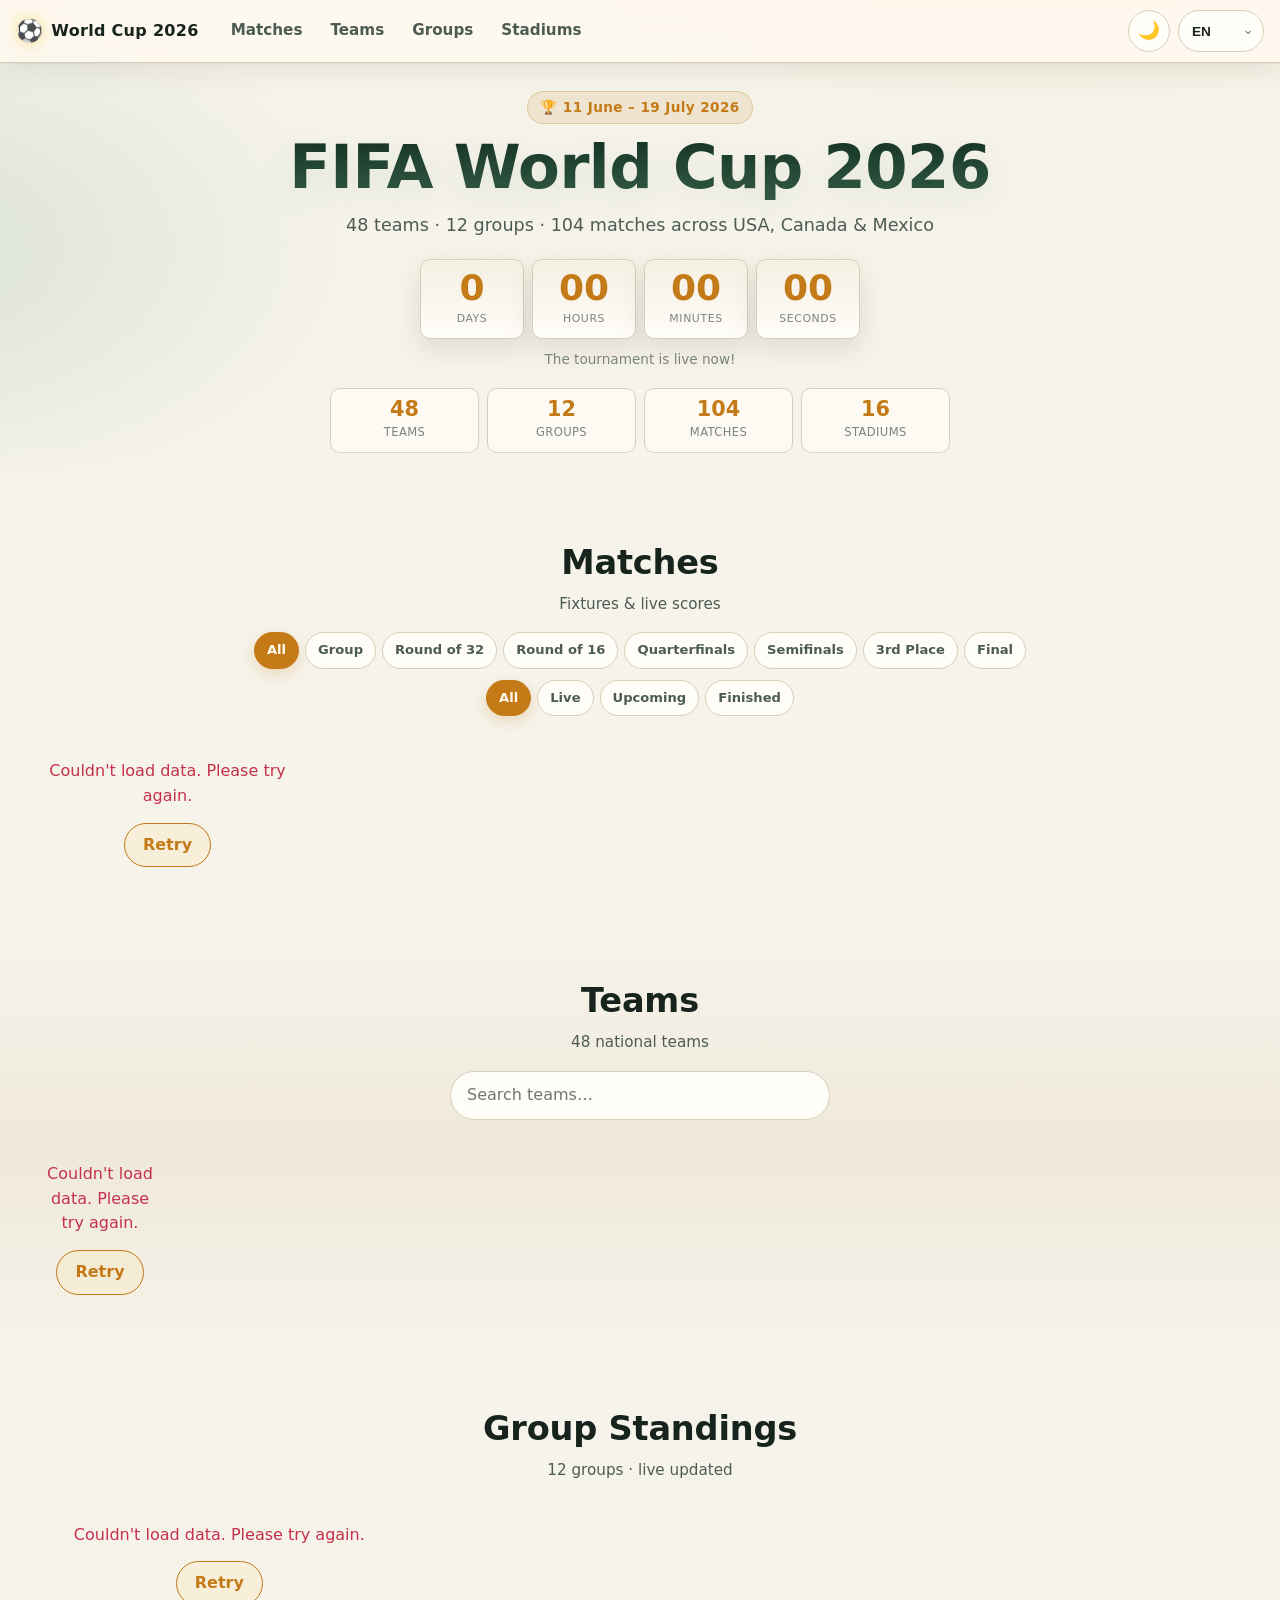
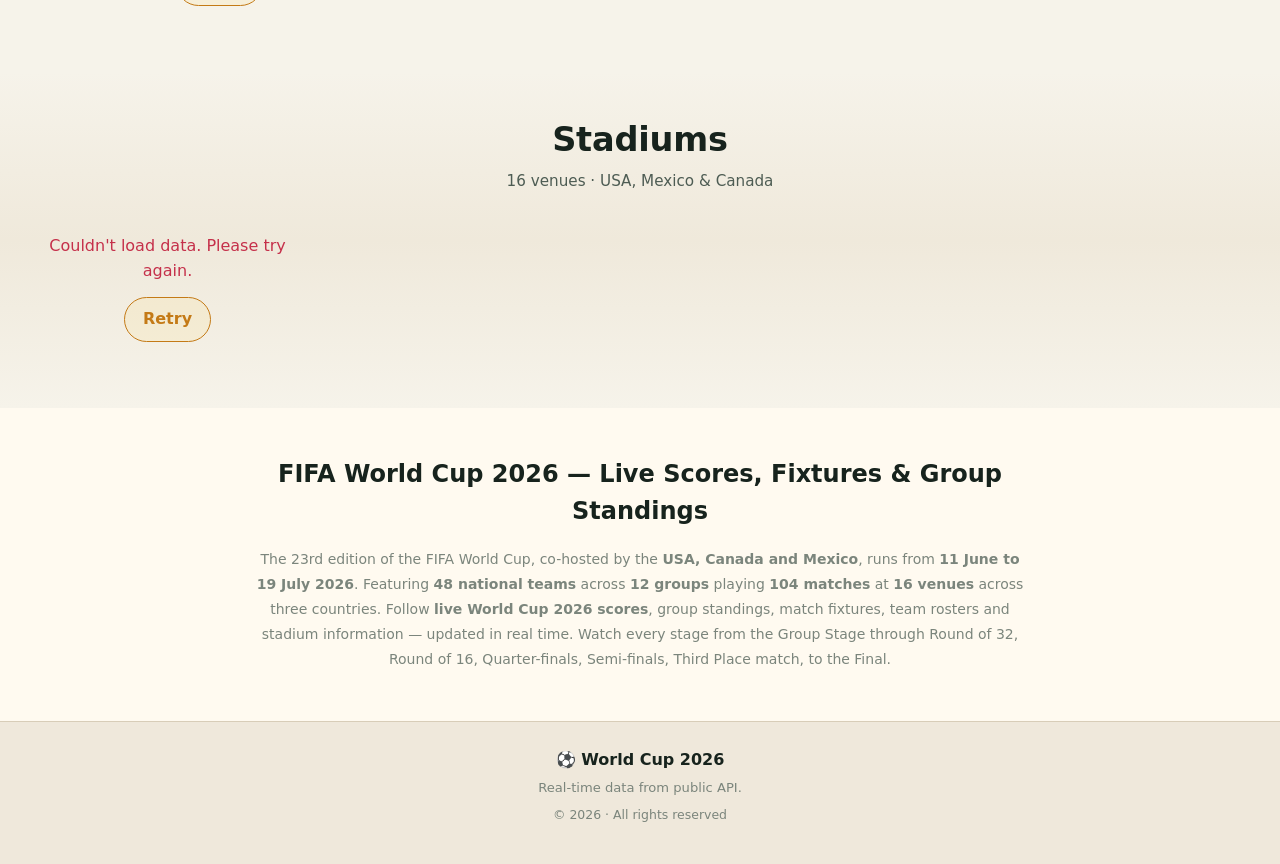
==== commit 7cabb005: "fix: bump SW to v8, force clear stale cache with broken main.js" ====
--- a/index.html
+++ b/index.html
@@ -363,6 +363,6 @@
     </div>
   </div>
 
-  <script type="module" src="assets/js/main.js?v=7"></script>
+  <script type="module" src="assets/js/main.js?v=8"></script>
 </body>
 </html>
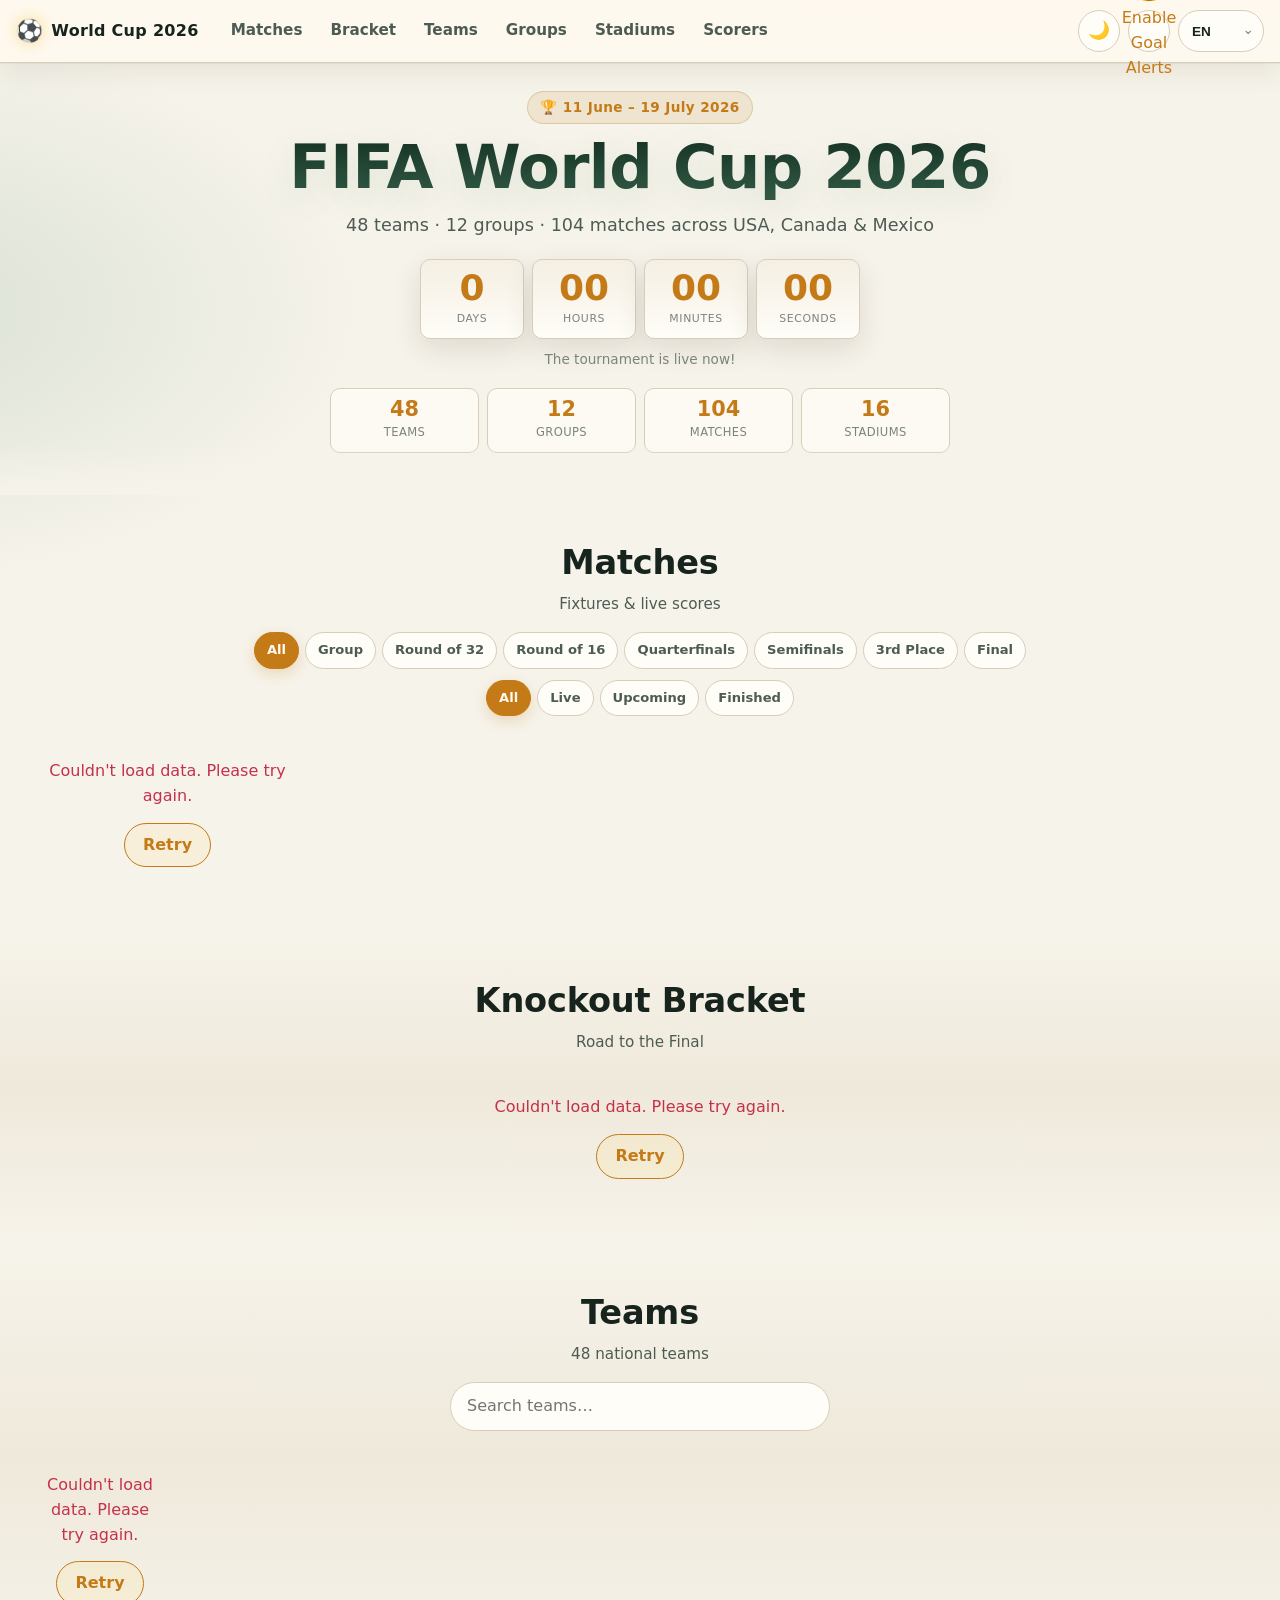
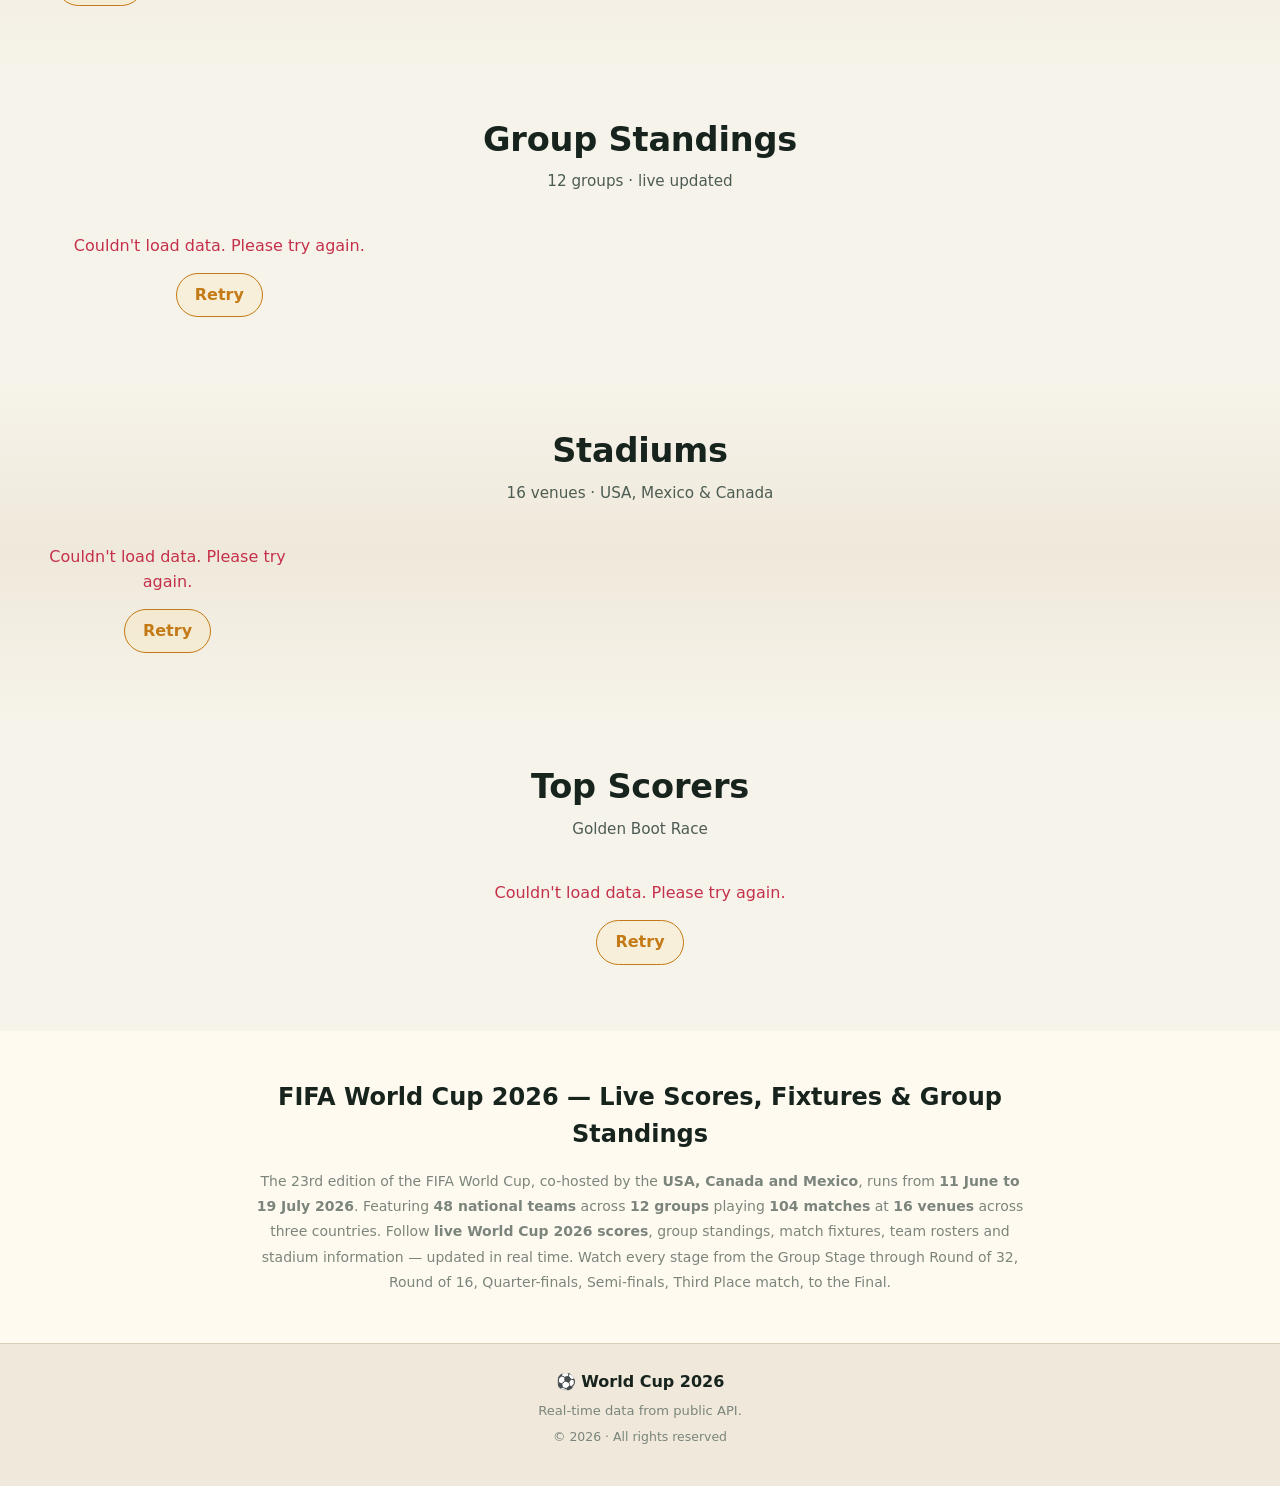
==== commit 9df30d31: "feat: knockout bracket, team profiles, top scorers leaderboard, H2H comparison, match timeline, goal" ====
--- a/index.html
+++ b/index.html
@@ -149,12 +149,15 @@
       </a>
       <nav class="nav" id="nav">
         <a href="#matches" class="nav__link" data-i18n="nav_matches">Matches</a>
+        <a href="#bracket" class="nav__link" data-i18n="nav_bracket">Bracket</a>
         <a href="#teams" class="nav__link" data-i18n="nav_teams">Teams</a>
         <a href="#groups" class="nav__link" data-i18n="nav_groups">Groups</a>
         <a href="#stadiums" class="nav__link" data-i18n="nav_stadiums">Stadiums</a>
+        <a href="#scorers" class="nav__link" data-i18n="nav_scorers">Scorers</a>
       </nav>
       <div class="topbar__actions">
         <button id="themeBtn" class="theme-btn" aria-label="Toggle theme">☀️</button>
+        <button id="notifBtn" class="theme-btn" aria-label="Goal alerts" data-i18n="notif_enable" style="font-size:1rem">🔔</button>
         <label class="lang-switch" for="langSelect">
           <span class="sr-only" data-i18n="language_label">Language</span>
           <select id="langSelect" class="lang-switch__select" aria-label="Language">
@@ -235,6 +238,19 @@
             </div>
           </noscript>
           <div class="loading" data-i18n="loading">Loading matches…</div>
+        </div>
+      </div>
+    </section>
+
+    <!-- ░░ Bracket ░░ -->
+    <section id="bracket" class="section section--alt">
+      <div class="container">
+        <div class="section__head">
+          <h2 class="section__title" data-i18n="bracket_title">Knockout Bracket</h2>
+          <p class="section__sub" data-i18n="bracket_sub">Road to the Final</p>
+        </div>
+        <div class="bracket-grid" id="bracketGrid">
+          <div class="loading" data-i18n="loading">Loading bracket…</div>
         </div>
       </div>
     </section>
@@ -330,6 +346,19 @@
         </div>
       </div>
     </section>
+
+    <!-- ░░ Top Scorers ░░ -->
+    <section id="scorers" class="section">
+      <div class="container">
+        <div class="section__head">
+          <h2 class="section__title" data-i18n="scorers_title">Top Scorers</h2>
+          <p class="section__sub" data-i18n="scorers_sub">Golden Boot Race</p>
+        </div>
+        <div class="scorers-grid" id="scorersGrid">
+          <div class="loading" data-i18n="loading">Loading scorers…</div>
+        </div>
+      </div>
+    </section>
   </main>
 
   <!-- ░░ About — SEO content ░░ -->
@@ -363,6 +392,16 @@
     </div>
   </div>
 
+  <!-- ░░ Team Profile Modal ░░ -->
+  <div class="modal" id="teamModal" aria-hidden="true" role="dialog" aria-modal="true">
+    <div class="modal__backdrop" data-close></div>
+    <div class="modal__panel modal__panel--wide">
+      <button class="modal__close" data-close aria-label="Close">✕</button>
+      <div id="teamModalBody"></div>
+      <div id="h2hSection" style="margin-top:24px;padding-top:24px;border-top:1px solid var(--border)"></div>
+    </div>
+  </div>
+
   <script type="module" src="assets/js/main.js?v=8"></script>
 </body>
 </html>
--- a/assets/css/styles.css
+++ b/assets/css/styles.css
@@ -481,3 +481,97 @@
 .modal__share:hover { background: var(--accent-3); color: #06222c; }
 .toast { position: fixed; bottom: 24px; left: 50%; transform: translateX(-50%) translateY(20px); background: var(--surface); border: 1px solid var(--accent); color: var(--text); padding: 10px 18px; border-radius: 999px; font-weight: 600; box-shadow: var(--shadow); opacity: 0; transition: all .25s ease; z-index: 200; pointer-events: none; }
 .toast.is-show { opacity: 1; transform: translateX(-50%) translateY(0); }
+
+/* ── Bracket ──────────────────────────────────────────── */
+.bracket { display: flex; gap: 16px; overflow-x: auto; padding: 16px 0; scroll-snap-type: x mandatory; }
+.bracket__round { flex: 0 0 200px; scroll-snap-align: start; }
+.bracket__round-label { text-align: center; font-weight: 800; font-size: .82rem; color: var(--accent); margin-bottom: 12px; padding: 4px 0; border-bottom: 2px solid var(--accent); }
+.bracket__matches { display: flex; flex-direction: column; gap: 8px; }
+.bracket__match { background: var(--surface); border-radius: var(--radius-sm); padding: 10px; cursor: pointer; border: 1px solid transparent; transition: border-color .2s; position: relative; }
+.bracket__match:hover { border-color: var(--accent); }
+.bracket__team { display: flex; align-items: center; gap: 6px; padding: 3px 0; font-size: .78rem; color: var(--text-2); }
+.bracket__team img, .bracket__team .bkt-flag { width: 18px; height: 13px; border-radius: 2px; object-fit: cover; flex-shrink: 0; }
+.bkt-flag.is-tbd { background: var(--bg-3); border: 1px dashed var(--border); }
+.bracket__team.is-winner { color: var(--text); font-weight: 700; }
+.bracket__score { margin-left: auto; font-weight: 700; color: var(--text); min-width: 24px; text-align: right; }
+.bracket__connector { width: 2px; height: 16px; background: var(--border); margin: 0 auto; }
+@media (max-width: 760px) {
+  .bracket__round { flex: 0 0 165px; }
+  .bracket__team { font-size: .72rem; }
+}
+
+/* ── Team Profile ─────────────────────────────────────── */
+.team-profile { }
+.team-profile__head { display: flex; align-items: center; gap: 16px; margin-bottom: 20px; }
+.team-profile__flag { width: 64px; height: 48px; border-radius: 6px; object-fit: cover; }
+.team-profile__name { font-size: 1.4rem; margin: 0; }
+.team-profile__meta { display: flex; gap: 16px; font-size: .82rem; color: var(--text-3); margin-top: 4px; }
+.team-profile__stats { display: grid; grid-template-columns: repeat(auto-fit, minmax(80px, 1fr)); gap: 8px; margin-bottom: 16px; }
+.tp-stat { background: var(--surface-2); border-radius: var(--radius-sm); padding: 10px; text-align: center; }
+.tp-stat span { display: block; font-size: .7rem; color: var(--text-3); }
+.tp-stat b { font-size: 1.1rem; color: var(--accent); }
+.team-profile__form { display: flex; align-items: center; gap: 6px; margin-bottom: 16px; font-size: .82rem; color: var(--text-3); }
+.form-dot { display: inline-flex; align-items: center; justify-content: center; width: 24px; height: 24px; border-radius: 50%; font-size: .72rem; font-weight: 700; }
+.form-w { background: var(--green); color: #fff; }
+.form-d { background: var(--text-3); color: #fff; }
+.form-l { background: var(--red); color: #fff; }
+.team-profile__matches { display: flex; flex-direction: column; gap: 4px; }
+.tp-match { display: flex; align-items: center; gap: 8px; padding: 8px 10px; border-radius: 8px; background: var(--surface-2); cursor: pointer; font-size: .8rem; border-left: 3px solid transparent; transition: border-color .2s; }
+.tp-match:hover { border-color: var(--accent); }
+.tp-win { border-left-color: var(--green); }
+.tp-draw { border-left-color: var(--text-3); }
+.tp-loss { border-left-color: var(--red); }
+.tp-match__stage { font-size: .68rem; color: var(--text-3); min-width: 60px; }
+.tp-match__opp { flex: 1; display: flex; align-items: center; gap: 4px; }
+.tp-match__opp img { width: 16px; height: 12px; border-radius: 2px; }
+.tp-match__score { font-weight: 700; color: var(--text); min-width: 32px; }
+.tp-match__date { font-size: .7rem; color: var(--text-3); min-width: 0; overflow: hidden; text-overflow: ellipsis; white-space: nowrap; }
+@media (max-width: 600px) {
+  .tp-match { flex-wrap: wrap; }
+  .tp-match__date { width: 100%; margin-left: 36px; }
+}
+
+/* ── Top Scorers ──────────────────────────────────────── */
+.scorers-table { width: 100%; }
+.scorers-table th { font-size: .72rem; }
+.sc-rank { width: 40px; font-size: 1rem; }
+.sc-top1 td { background: rgba(247,201,72,.1); }
+.sc-top2 td { background: rgba(170,182,212,.07); }
+.sc-top3 td { background: rgba(255,84,112,.07); }
+
+/* ── H2H ───────────────────────────────────────────────── */
+.h2h {}
+.h2h__teams { display: flex; align-items: center; justify-content: center; gap: 16px; margin-bottom: 16px; }
+.h2h__team { display: flex; flex-direction: column; align-items: center; gap: 6px; }
+.h2h__team img { width: 48px; height: 36px; border-radius: 4px; }
+.h2h__team span { font-weight: 700; font-size: 1rem; }
+.h2h__vs { font-size: 1.2rem; font-weight: 800; color: var(--accent); }
+.h2h__stats { display: flex; justify-content: space-around; text-align: center; margin-bottom: 16px; }
+.h2h__stat { font-size: .78rem; color: var(--text-3); }
+.h2h__stat b { display: block; font-size: 1.4rem; color: var(--accent); }
+.h2h__matches { display: flex; flex-direction: column; gap: 4px; }
+.h2h__match { display: flex; align-items: center; gap: 8px; padding: 6px 10px; border-radius: 6px; background: var(--surface-2); font-size: .78rem; }
+.h2h__match span:first-child { min-width: 80px; color: var(--text-3); font-size: .7rem; }
+
+/* ── Timeline ──────────────────────────────────────────── */
+.timeline { position: relative; padding-left: 24px; margin: 12px 0; }
+.timeline::before { content: ""; position: absolute; left: 8px; top: 4px; bottom: 4px; width: 2px; background: var(--border); }
+.timeline__event { display: flex; align-items: center; gap: 8px; padding: 6px 0; font-size: .82rem; }
+.timeline__min { font-weight: 700; color: var(--accent); min-width: 36px; }
+.timeline__icon { font-size: .9rem; }
+.timeline__desc { color: var(--text-2); }
+.timeline__event--away { }
+.timeline__live-dot { text-align: center; color: var(--accent-2); font-weight: 700; padding: 8px; font-size: .85rem; animation: pulse 1.5s infinite; }
+@keyframes pulse { 0%, 100% { opacity: 1; } 50% { opacity: .3; } }
+
+/* ── Notification button ──────────────────────────────── */
+#notifBtn { font-size: 1rem; min-width: 38px; text-align: center; }
+
+/* ── Modal wide ───────────────────────────────────────── */
+.modal__panel--wide { max-width: 720px; }
+
+/* ── Brackets responsive ──────────────────────────────── */
+.bracket-grid { overflow-x: auto; }
+@media (min-width: 1024px) {
+  .bracket__round { flex: 0 0 220px; }
+}
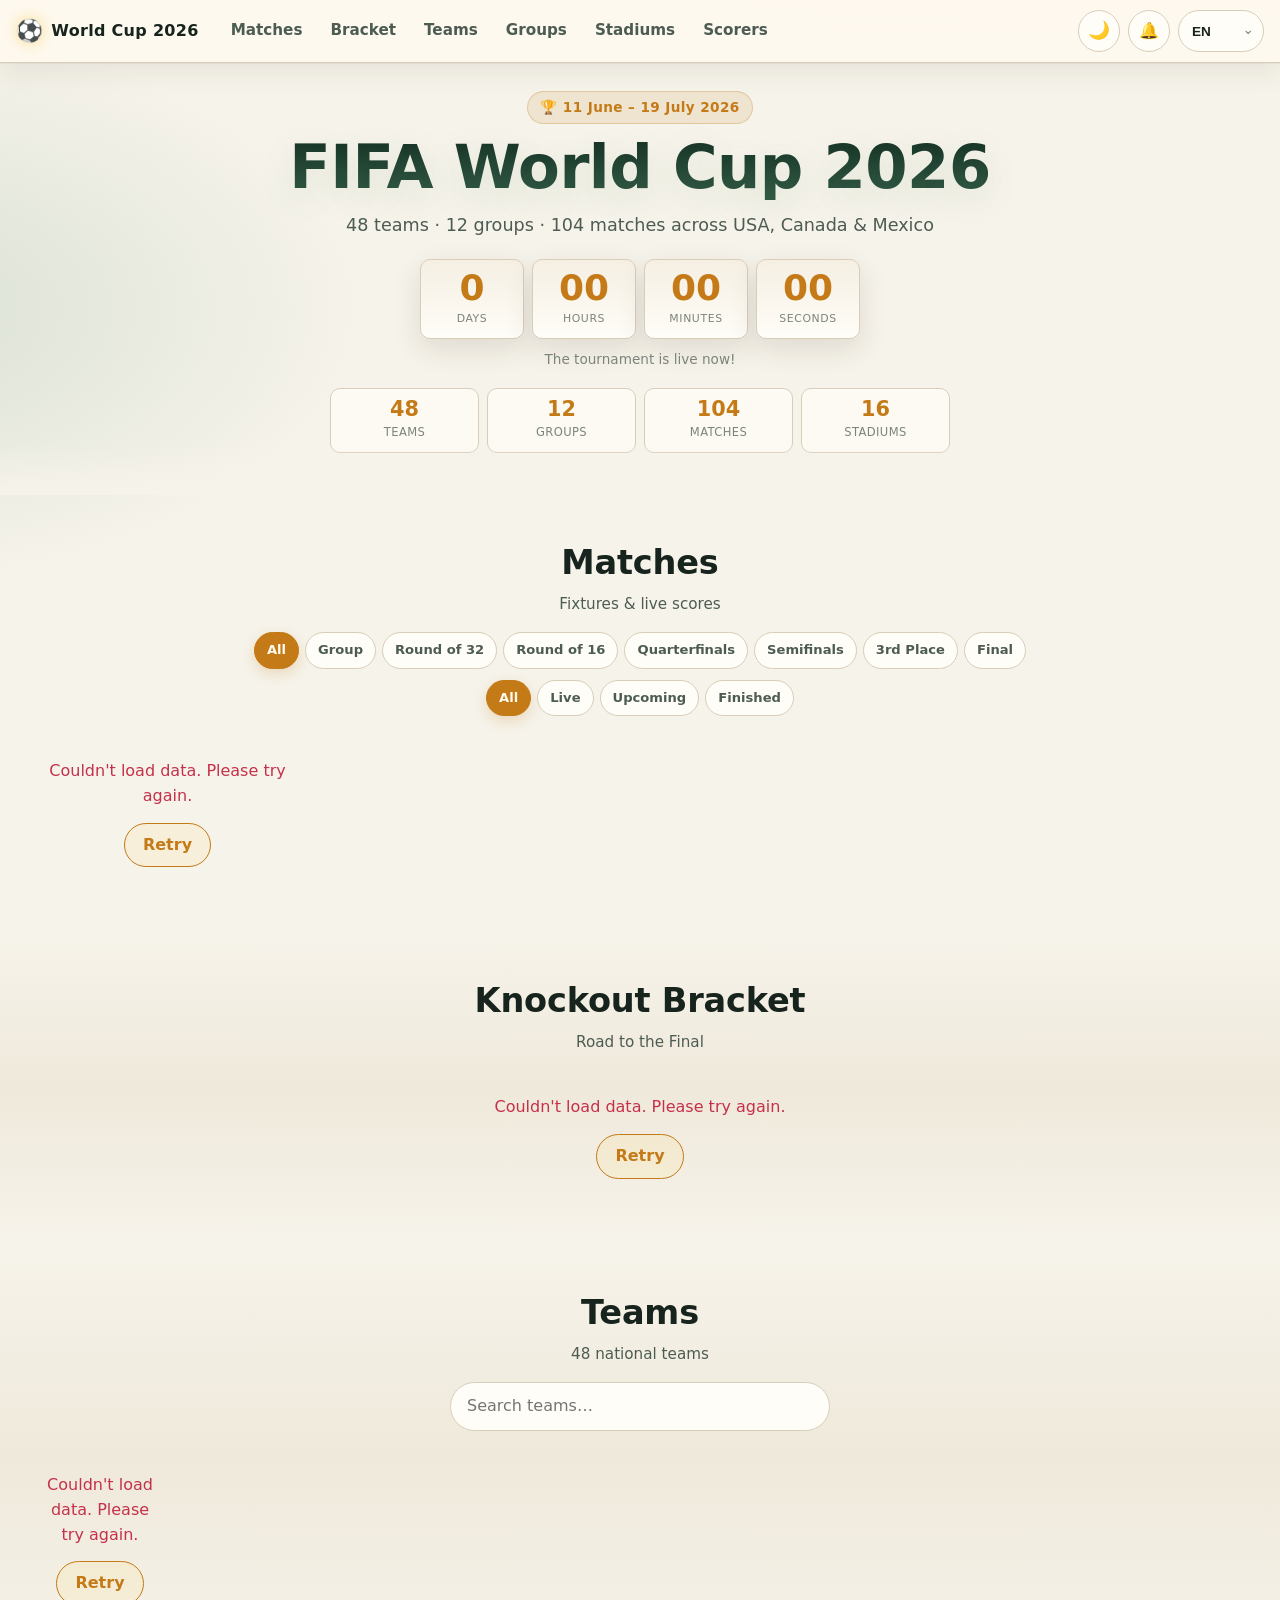
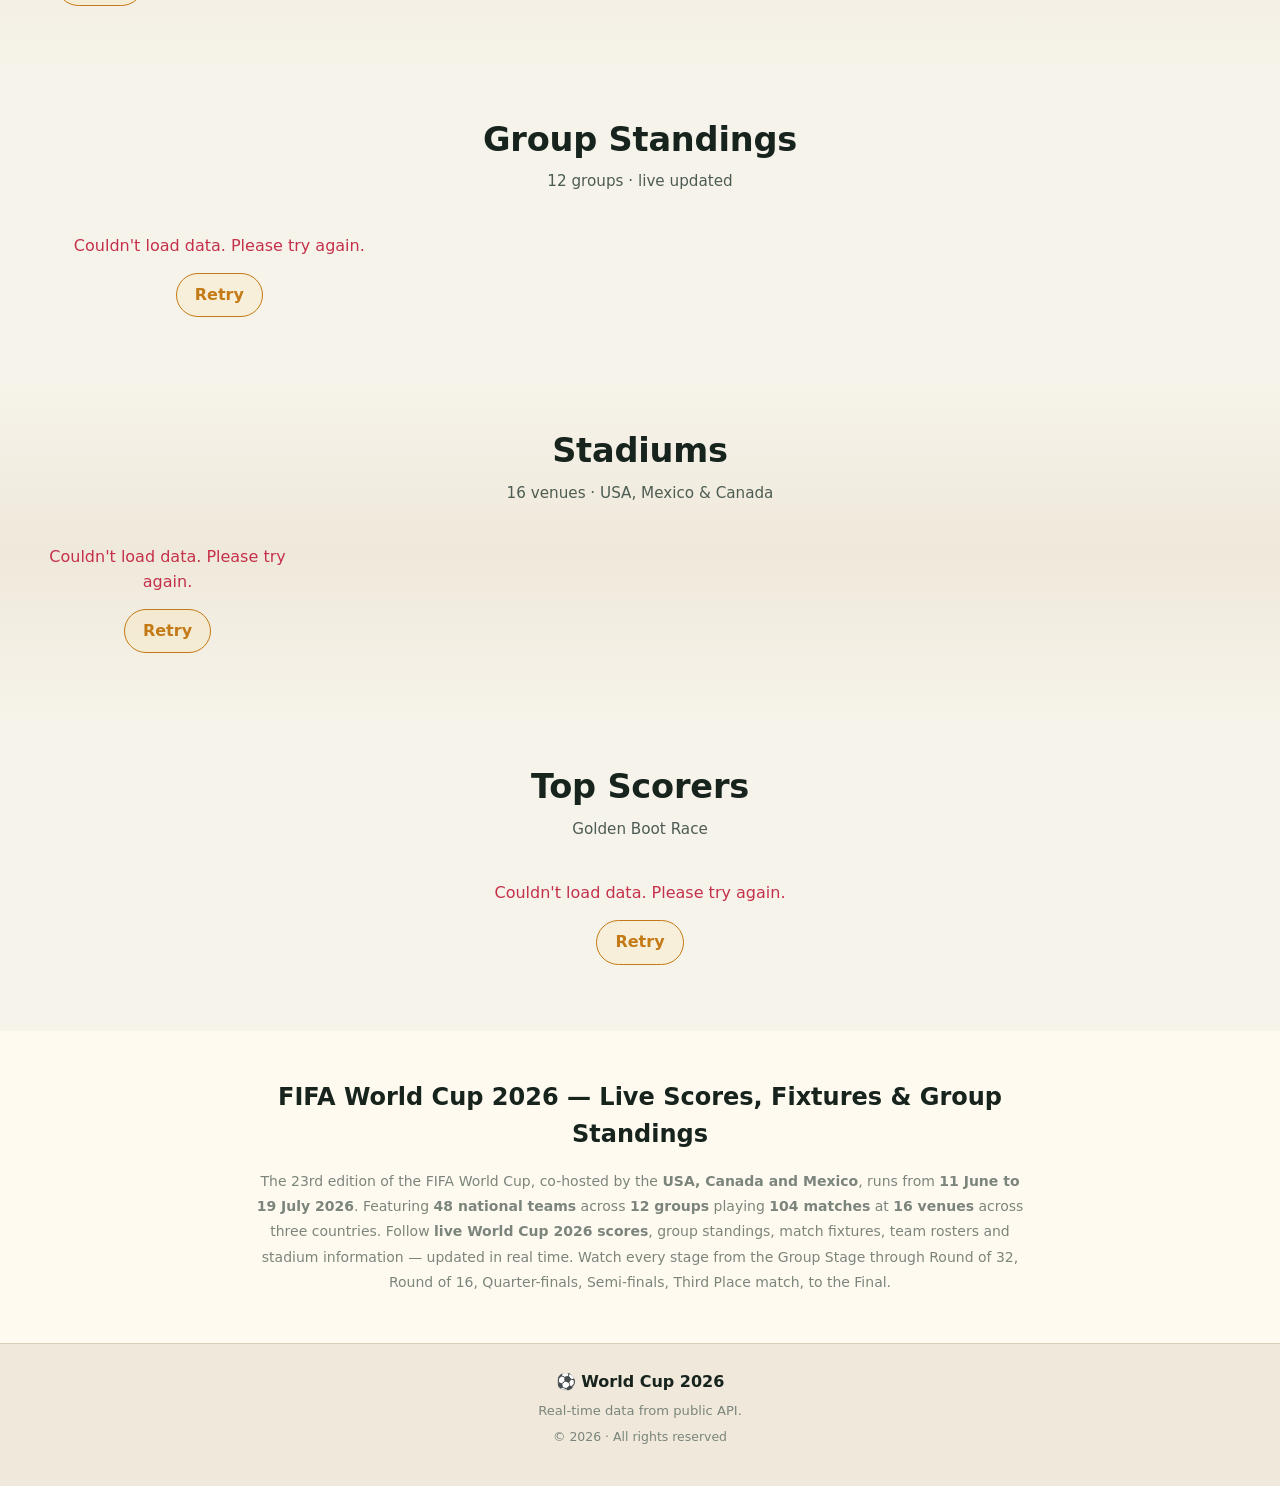
==== commit 8baada46: "fix: remove i18n text from notif icon button, tooltip-only" ====
--- a/index.html
+++ b/index.html
@@ -157,7 +157,7 @@
       </nav>
       <div class="topbar__actions">
         <button id="themeBtn" class="theme-btn" aria-label="Toggle theme">☀️</button>
-        <button id="notifBtn" class="theme-btn" aria-label="Goal alerts" data-i18n="notif_enable" style="font-size:1rem">🔔</button>
+        <button id="notifBtn" class="theme-btn" aria-label="Goal notifications" title="Enable goal alerts">🔔</button>
         <label class="lang-switch" for="langSelect">
           <span class="sr-only" data-i18n="language_label">Language</span>
           <select id="langSelect" class="lang-switch__select" aria-label="Language">
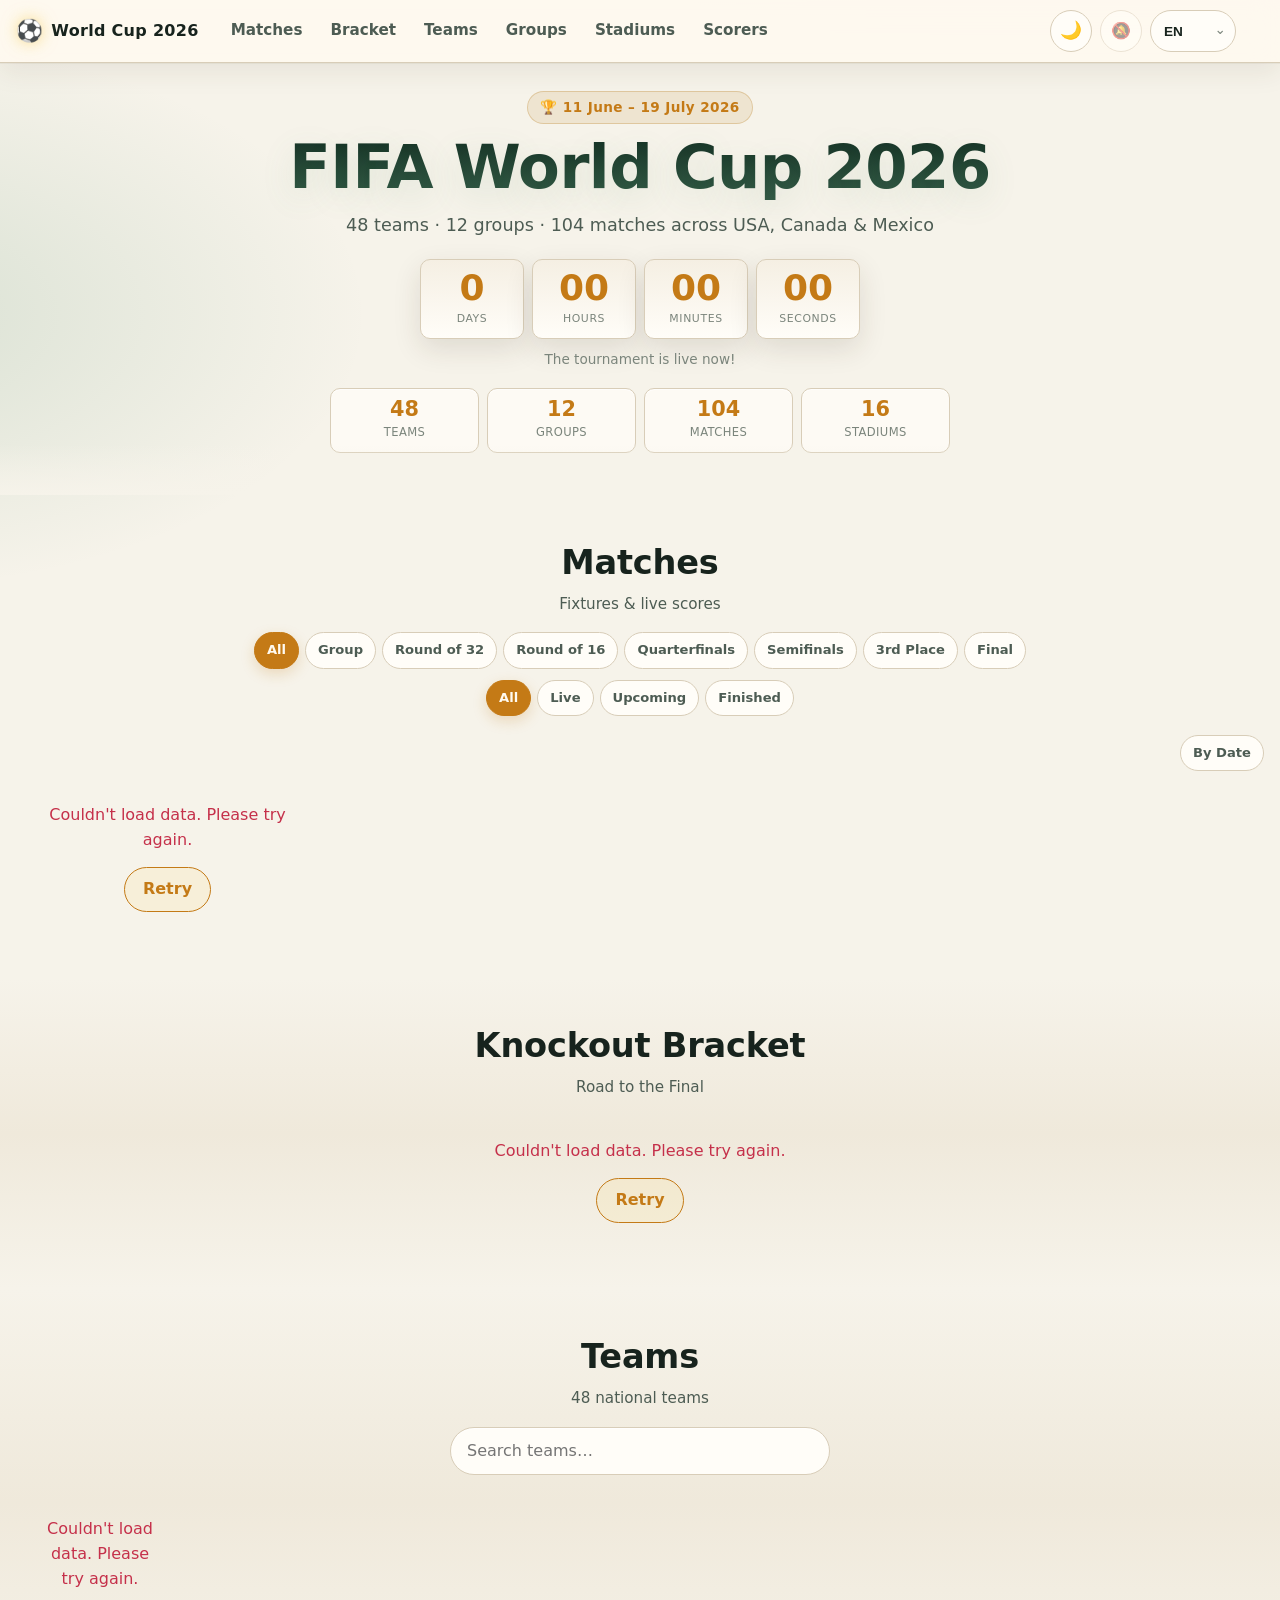
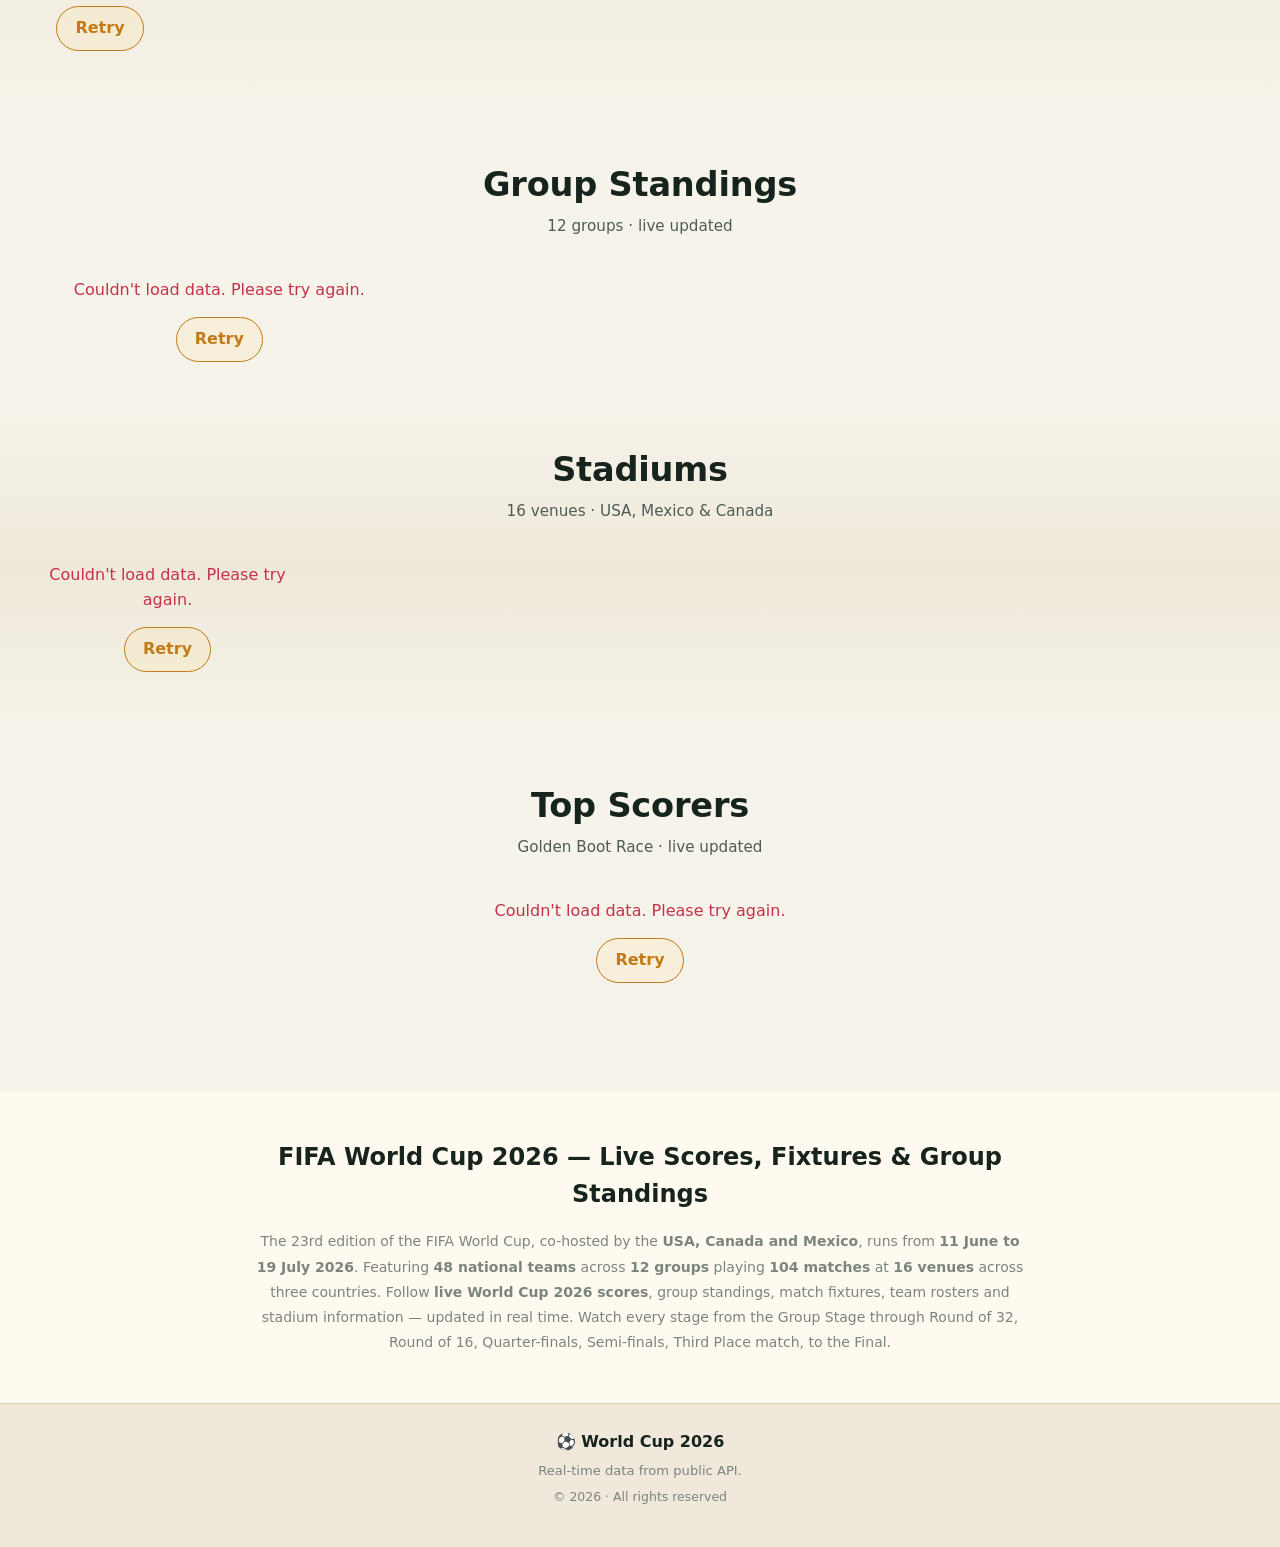
==== commit 16bcb1d9: "feat: quick stats bar, match countdown, calendar view, progress bars, group auto-fill bracket, form " ====
--- a/index.html
+++ b/index.html
@@ -166,8 +166,10 @@
           </select>
         </label>
         <button id="menuBtn" class="btn btn--icon menu-btn" aria-label="Menu" aria-expanded="false">☰</button>
-      </div>
-    </div>
+        </div>
+        <div id="statsBarHost" style="margin-top:16px"></div>
+        <div id="tourneyProgressHost" style="margin-top:12px"></div>
+      </div>
   </header>
 
   <main id="top">
@@ -228,6 +230,9 @@
             <button class="chip" data-filter-status="upcoming" data-i18n="status_upcoming">Upcoming</button>
             <button class="chip" data-filter-status="finished" data-i18n="status_finished">Finished</button>
           </div>
+        </div>
+        <div style="display:flex;justify-content:flex-end;margin-bottom:8px">
+          <button id="calToggleBtn" class="chip" data-i18n="cal_by_date">By Date</button>
         </div>
 
         <div class="matches-grid" id="matchesGrid" aria-live="polite">
@@ -311,10 +316,8 @@
           </noscript>
           <div class="loading" data-i18n="loading">Loading groups…</div>
         </div>
-      </div>
-    </section>
-
-    <!-- ░░ Stadiums ░░ -->
+        <div id="groupProgressHost" style="margin-top:16px;display:grid;grid-template-columns:repeat(auto-fill,minmax(200px,1fr));gap:8px"></div>
+      </div>
     <section id="stadiums" class="section section--alt">
       <div class="container">
         <div class="section__head">
--- a/assets/css/styles.css
+++ b/assets/css/styles.css
@@ -575,3 +575,31 @@
 @media (min-width: 1024px) {
   .bracket__round { flex: 0 0 220px; }
 }
+
+/* ── Stats Bar ────────────────────────────────────────── */
+.stats-bar { display: grid; grid-template-columns: repeat(auto-fit, minmax(120px, 1fr)); gap: 8px; }
+
+/* ── Tournament Progress ──────────────────────────────── */
+.tourney-progress { display: flex; align-items: center; gap: 12px; justify-content: center; }
+.tourney-progress__bar { flex: 1; max-width: 300px; height: 6px; background: var(--bg-3); border-radius: 3px; overflow: hidden; }
+.tourney-progress__fill { height: 100%; background: var(--accent); border-radius: 3px; transition: width .5s; }
+.tourney-progress__text { font-size: .78rem; color: var(--text-3); white-space: nowrap; }
+
+/* ── Group Progress ───────────────────────────────────── */
+.group-progress { display: flex; align-items: center; gap: 6px; font-size: .72rem; color: var(--text-3); }
+.group-progress > span:first-child { min-width: 55px; font-weight: 600; color: var(--text-2); }
+.group-progress__bar { flex: 1; height: 4px; background: var(--bg-3); border-radius: 2px; overflow: hidden; max-width: 100px; }
+.group-progress__fill { height: 100%; background: var(--accent); border-radius: 2px; }
+.group-progress__num { min-width: 50px; text-align: right; }
+
+/* ── Form dots in group table ─────────────────────────── */
+.form-mini { display: inline-flex; gap: 1px; margin-left: 4px; vertical-align: middle; }
+.form-mini-dot { width: 14px; height: 14px; border-radius: 3px; font-size: .55rem; font-weight: 700; display: inline-flex; align-items: center; justify-content: center; color: #fff; }
+.form-mini-dot.w { background: var(--green); }
+.form-mini-dot.d { background: var(--text-3); }
+.form-mini-dot.l { background: var(--red); }
+
+/* ── Date Group ───────────────────────────────────────── */
+.date-group { margin-bottom: 20px; }
+.date-group__header { font-size: .85rem; font-weight: 700; color: var(--accent); padding: 8px 0; border-bottom: 1px solid var(--border); margin-bottom: 10px; display: flex; align-items: baseline; gap: 8px; }
+.date-group__header span { font-size: .72rem; color: var(--text-3); font-weight: 400; }
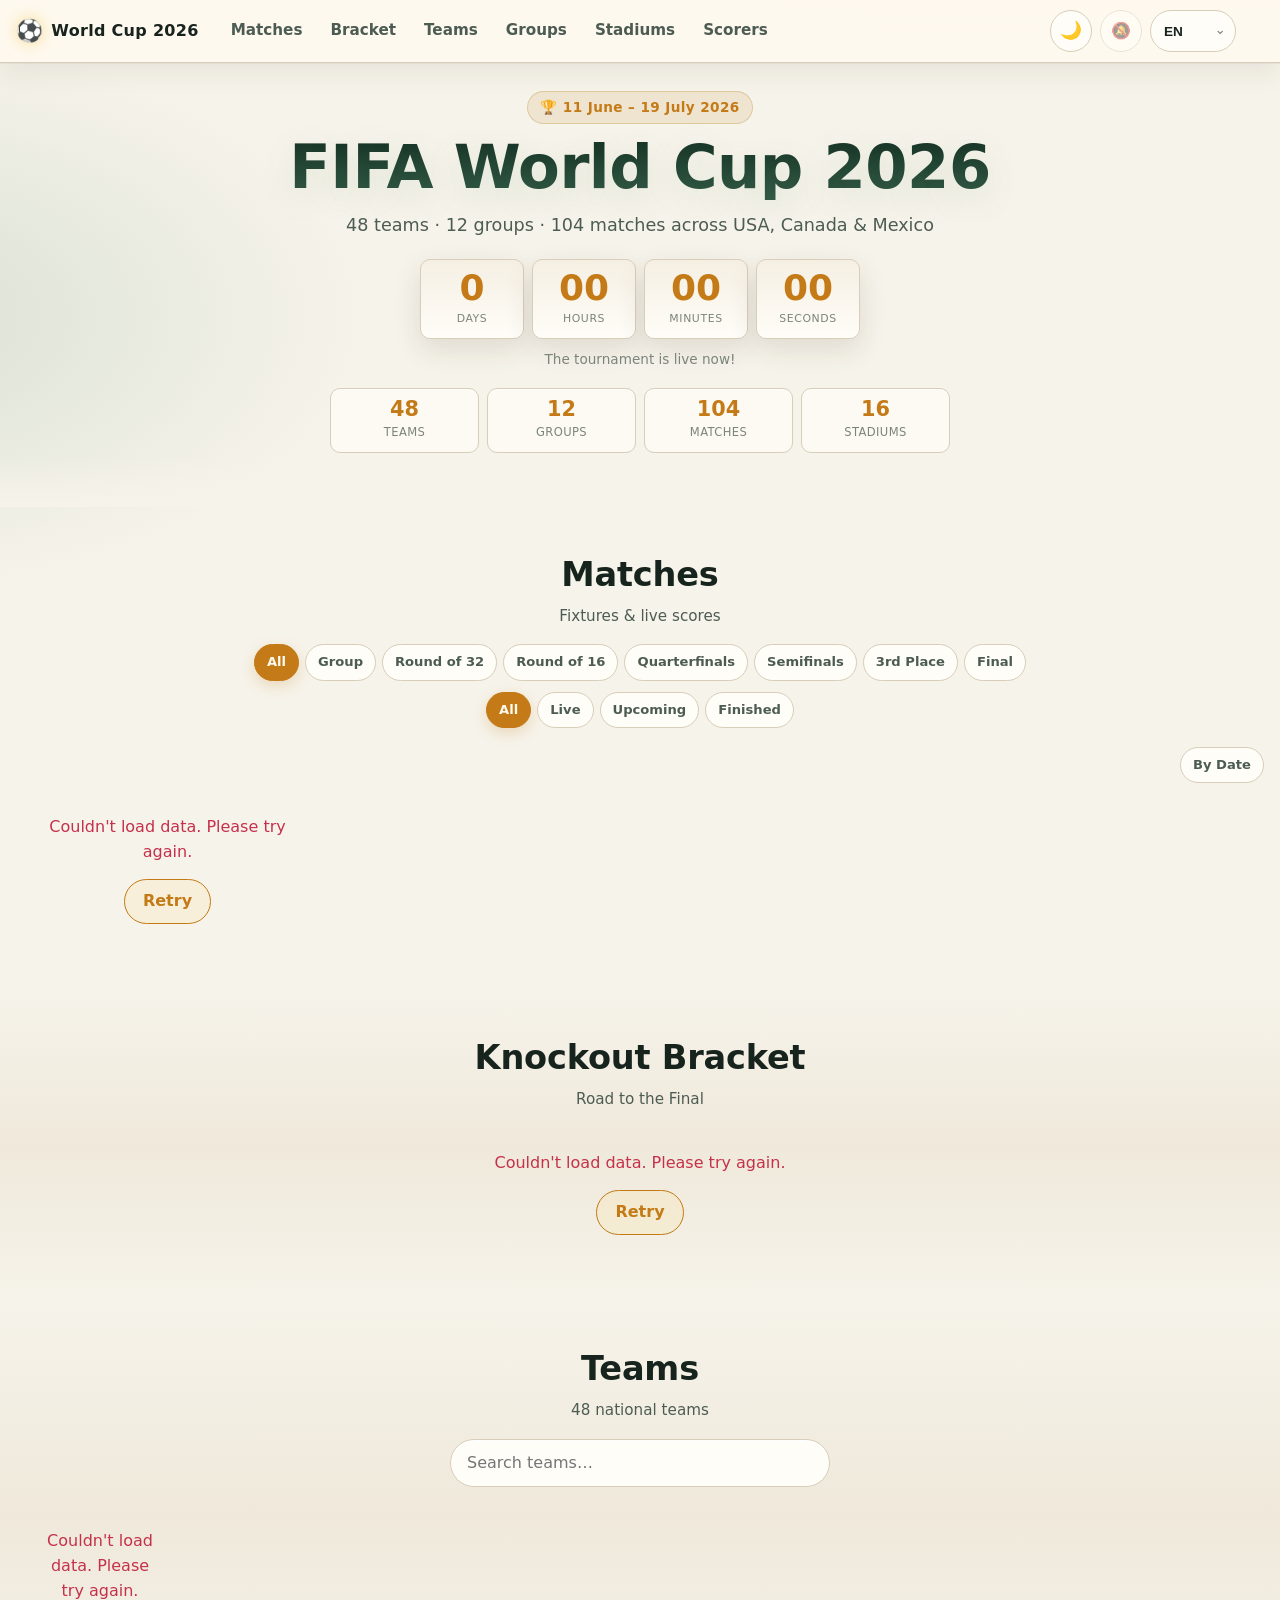
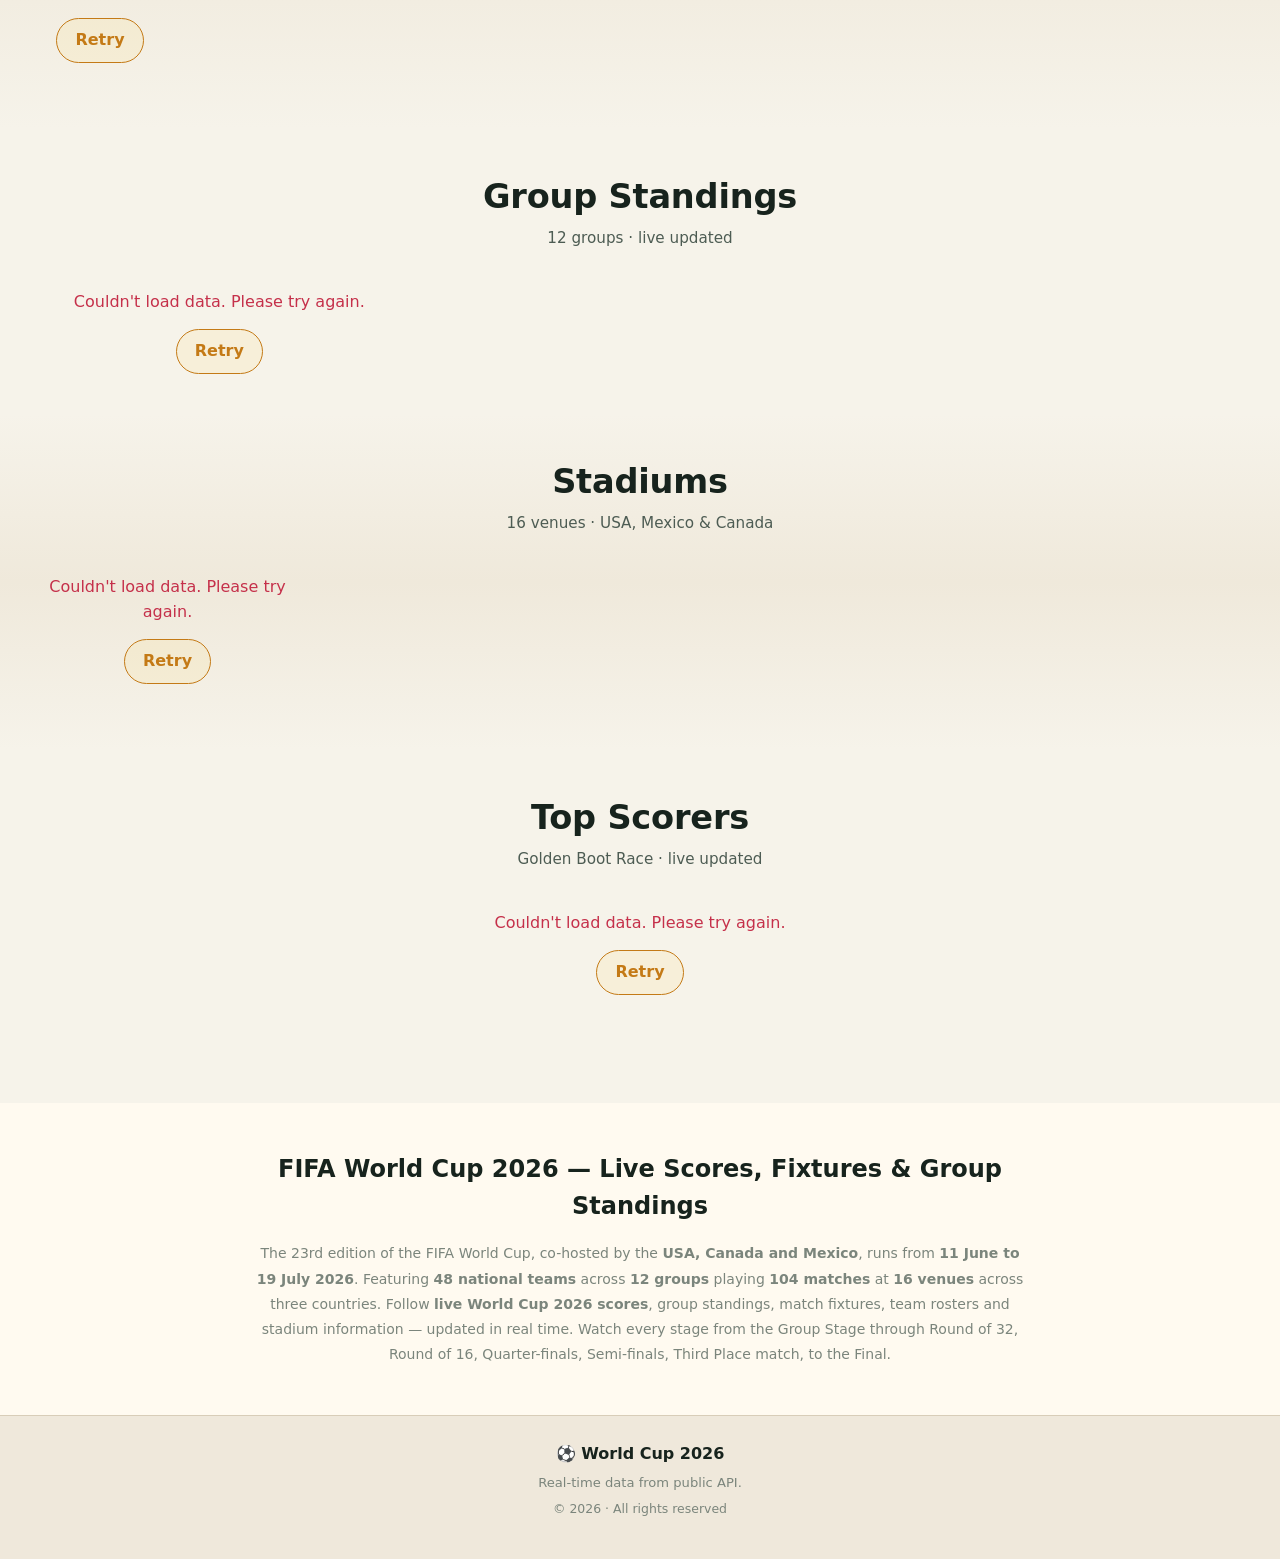
==== commit d5bdc081: "ui: move live stats into hero stats grid with gold numbers, cleaner layout" ====
--- a/index.html
+++ b/index.html
@@ -191,12 +191,13 @@
         </div>
         <p class="countdown__target" id="cdTarget"></p>
 
-        <div class="stats">
+        <div class="stats" id="statsList">
           <div class="stat"><span class="stat__num">48</span><span class="stat__lbl" data-i18n="stat_teams">Teams</span></div>
           <div class="stat"><span class="stat__num">12</span><span class="stat__lbl" data-i18n="stat_groups">Groups</span></div>
           <div class="stat"><span class="stat__num">104</span><span class="stat__lbl" data-i18n="stat_matches">Matches</span></div>
           <div class="stat"><span class="stat__num">16</span><span class="stat__lbl" data-i18n="stat_stadiums">Stadiums</span></div>
         </div>
+        <div id="tourneyProgressHost" style="margin-top:12px"></div>
       </div>
       <div class="hero__wave" aria-hidden="true"></div>
     </section>
--- a/assets/css/styles.css
+++ b/assets/css/styles.css
@@ -578,6 +578,7 @@
 
 /* ── Stats Bar ────────────────────────────────────────── */
 .stats-bar { display: grid; grid-template-columns: repeat(auto-fit, minmax(120px, 1fr)); gap: 8px; }
+.stat--live .stat__num { color: var(--accent); }
 
 /* ── Tournament Progress ──────────────────────────────── */
 .tourney-progress { display: flex; align-items: center; gap: 12px; justify-content: center; }
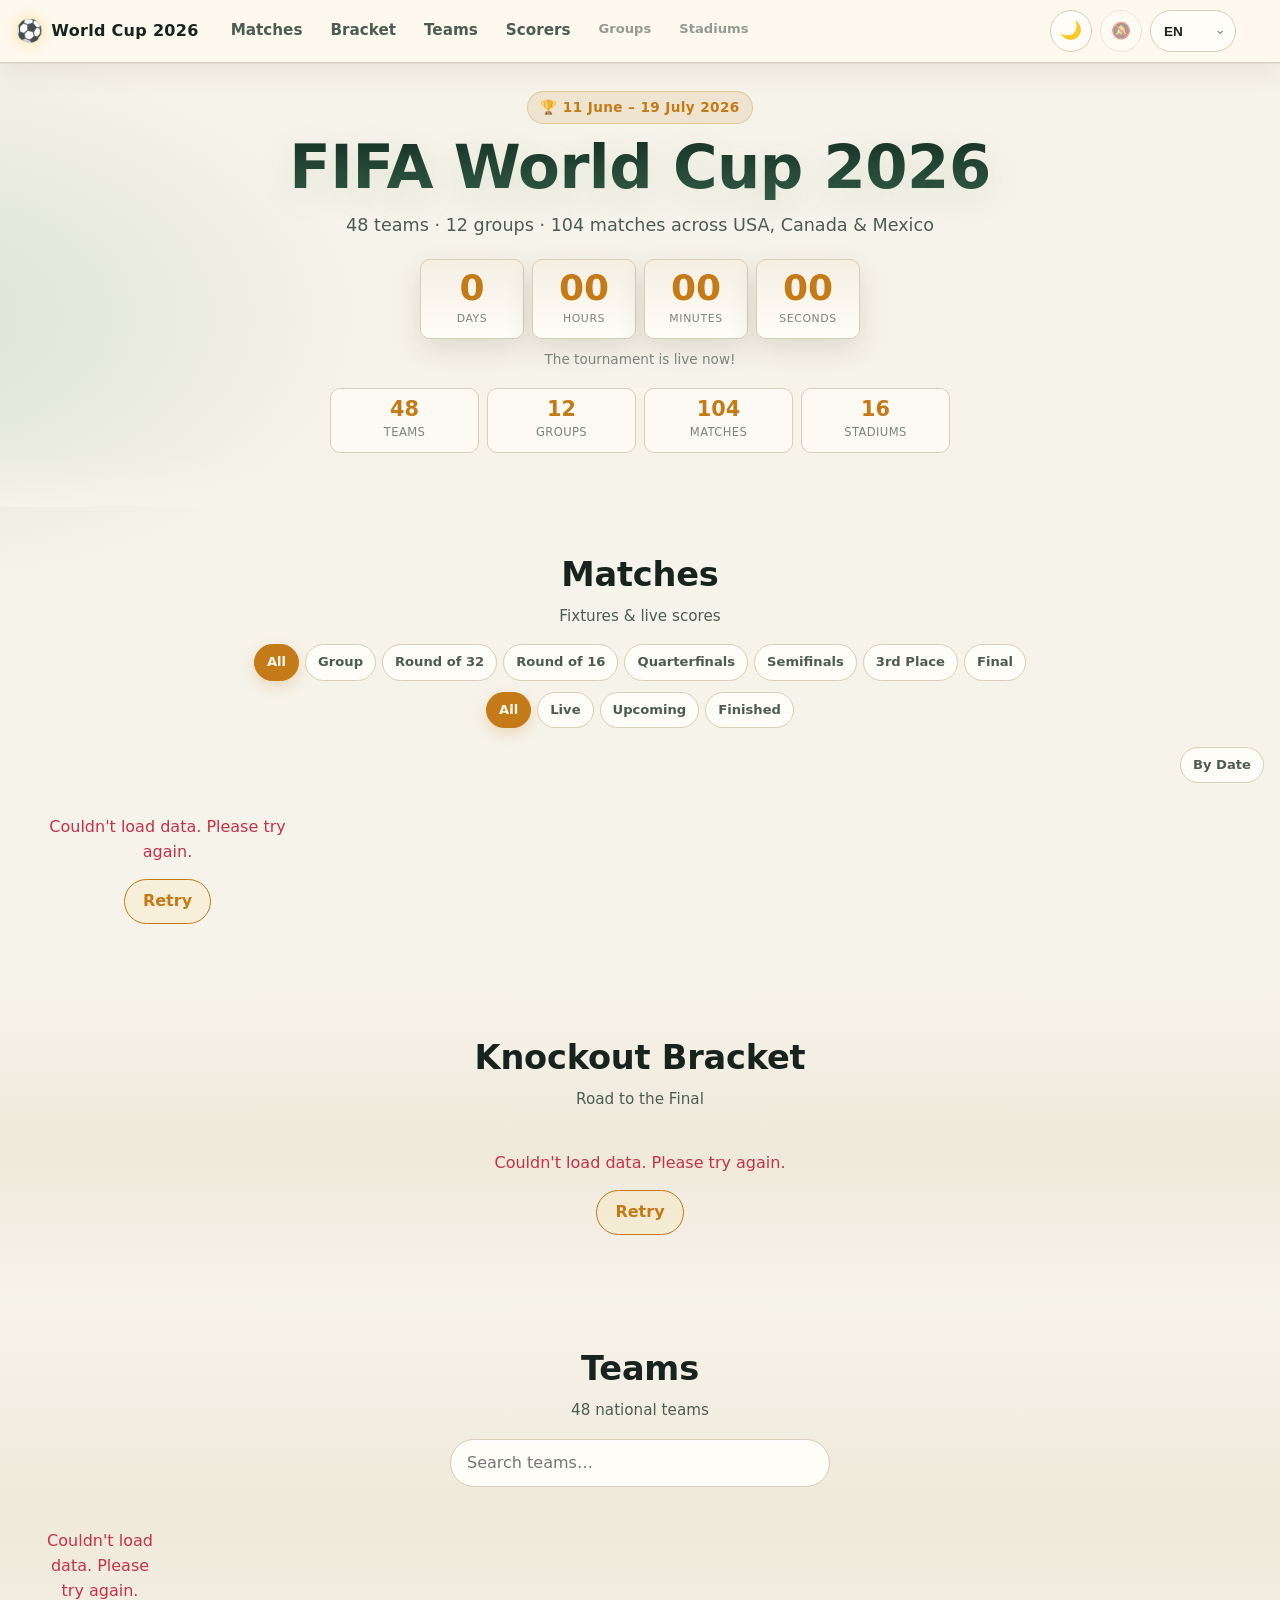
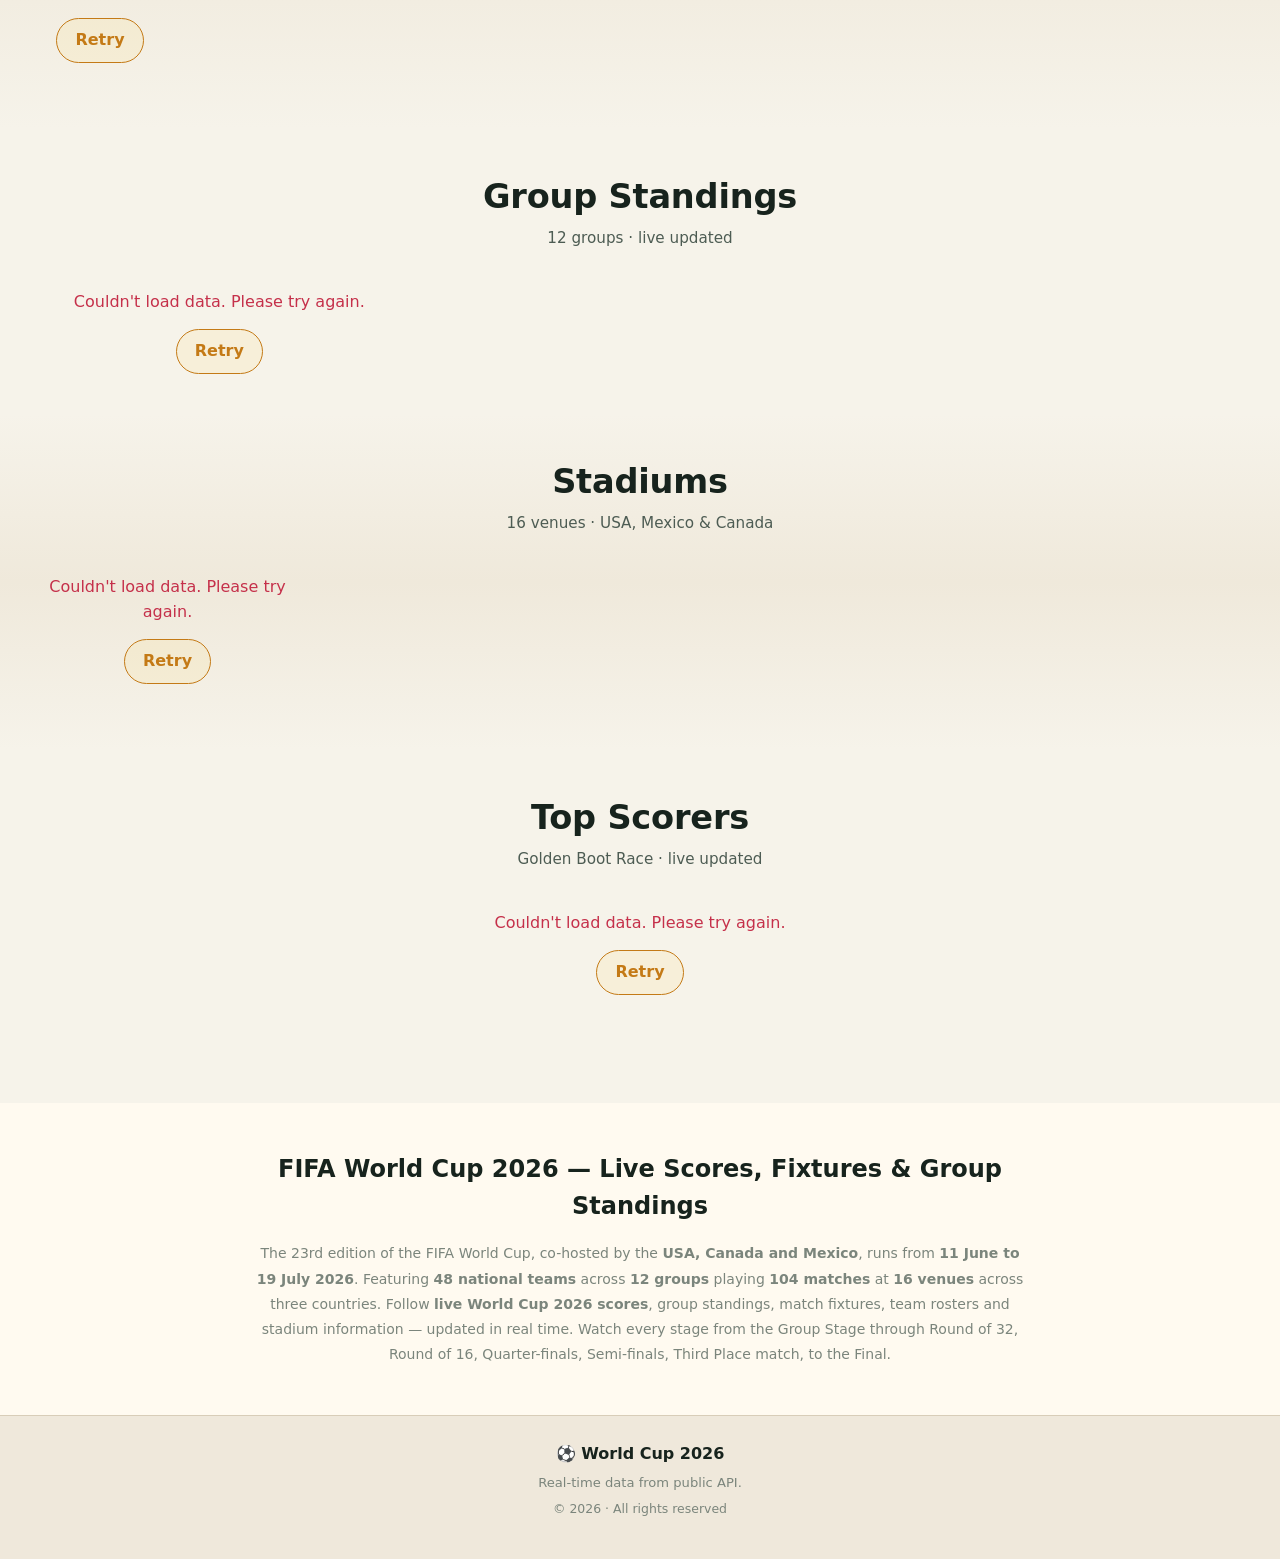
==== commit 32688332: "ui: demote groups & stadiums in nav, prioritize matches/bracket/teams/scorers" ====
--- a/index.html
+++ b/index.html
@@ -151,9 +151,9 @@
         <a href="#matches" class="nav__link" data-i18n="nav_matches">Matches</a>
         <a href="#bracket" class="nav__link" data-i18n="nav_bracket">Bracket</a>
         <a href="#teams" class="nav__link" data-i18n="nav_teams">Teams</a>
-        <a href="#groups" class="nav__link" data-i18n="nav_groups">Groups</a>
-        <a href="#stadiums" class="nav__link" data-i18n="nav_stadiums">Stadiums</a>
         <a href="#scorers" class="nav__link" data-i18n="nav_scorers">Scorers</a>
+        <a href="#groups" class="nav__link nav__link--sub" data-i18n="nav_groups">Groups</a>
+        <a href="#stadiums" class="nav__link nav__link--sub" data-i18n="nav_stadiums">Stadiums</a>
       </nav>
       <div class="topbar__actions">
         <button id="themeBtn" class="theme-btn" aria-label="Toggle theme">☀️</button>
--- a/assets/css/styles.css
+++ b/assets/css/styles.css
@@ -127,6 +127,7 @@
   transition: color .15s, background .15s;
 }
 .nav__link:hover { color: var(--text); background: rgba(255,255,255,.05); }
+.nav__link--sub { opacity: .6; font-size: .82rem; }
 html.theme-light .nav__link:hover { background: rgba(15, 118, 110, .08); }
 .topbar__actions { margin-inline-start: auto; display: flex; align-items: center; gap: 8px; }
 .lang-switch {
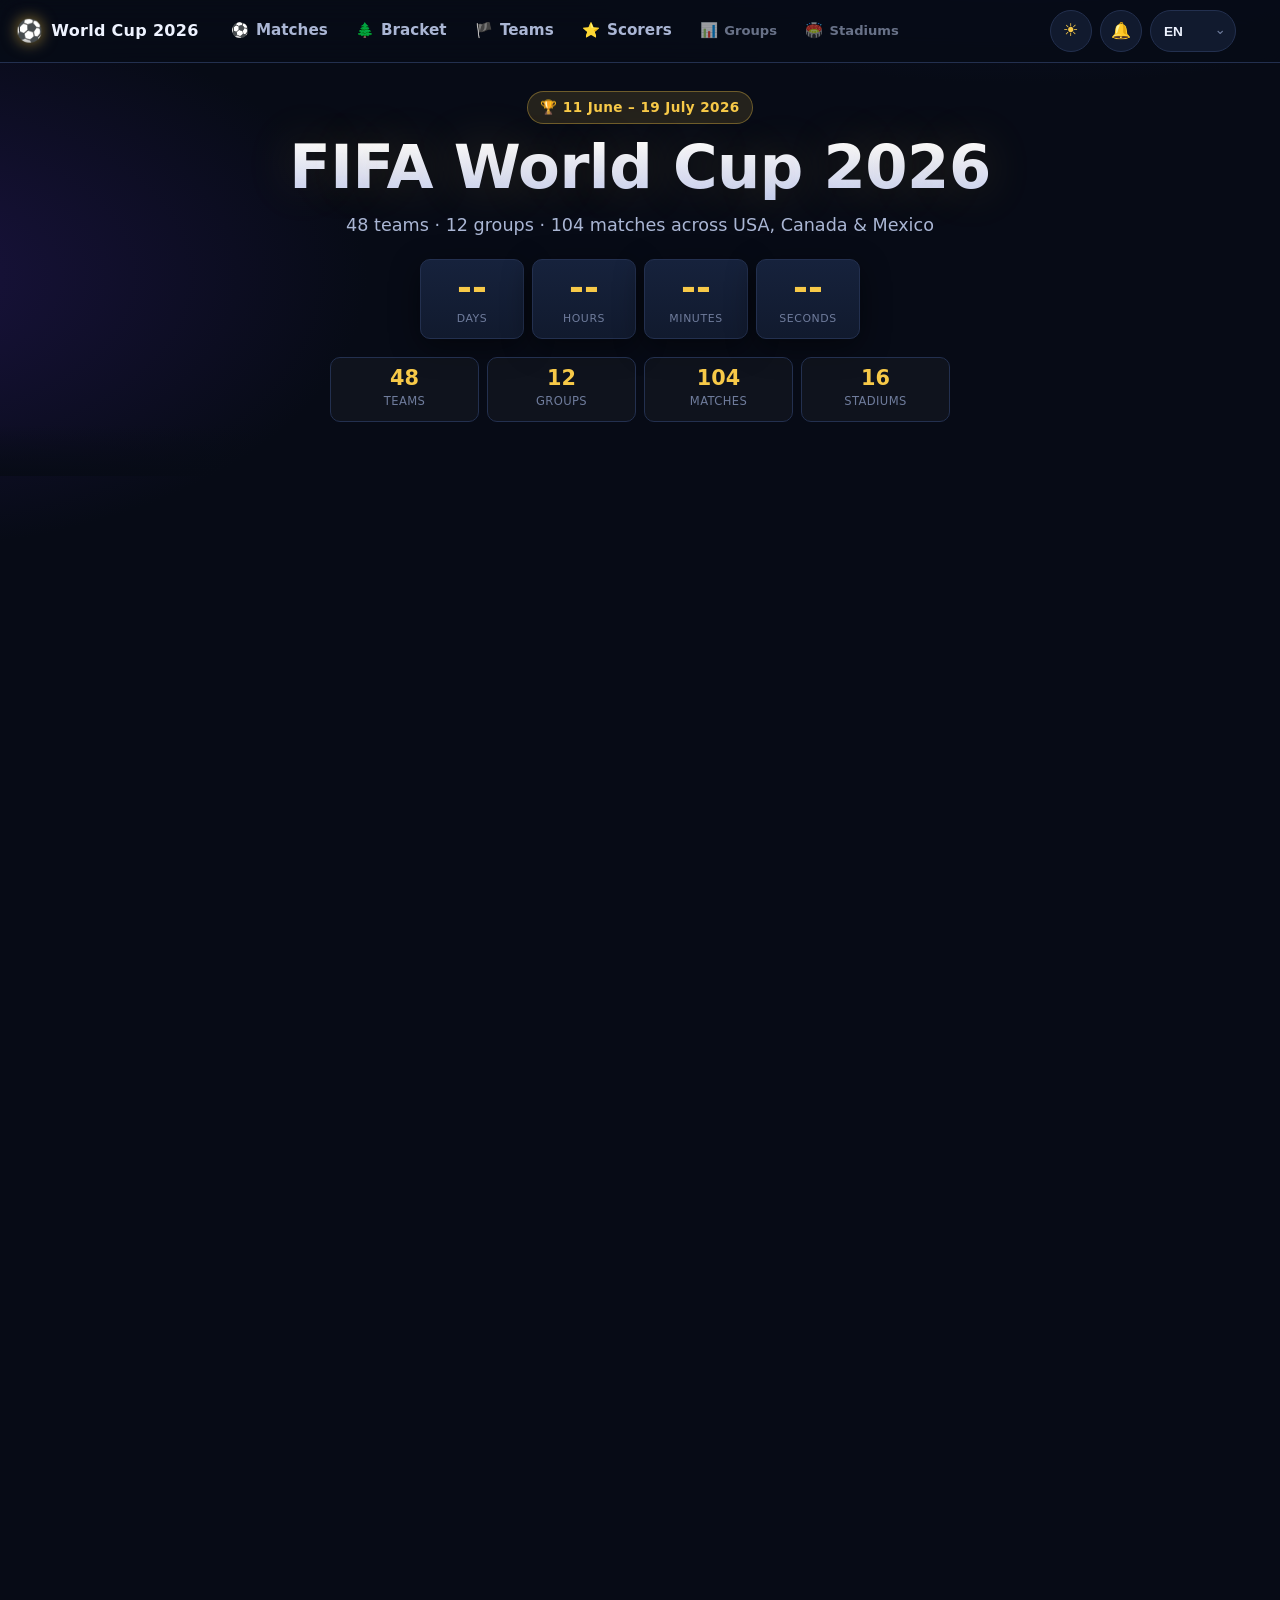
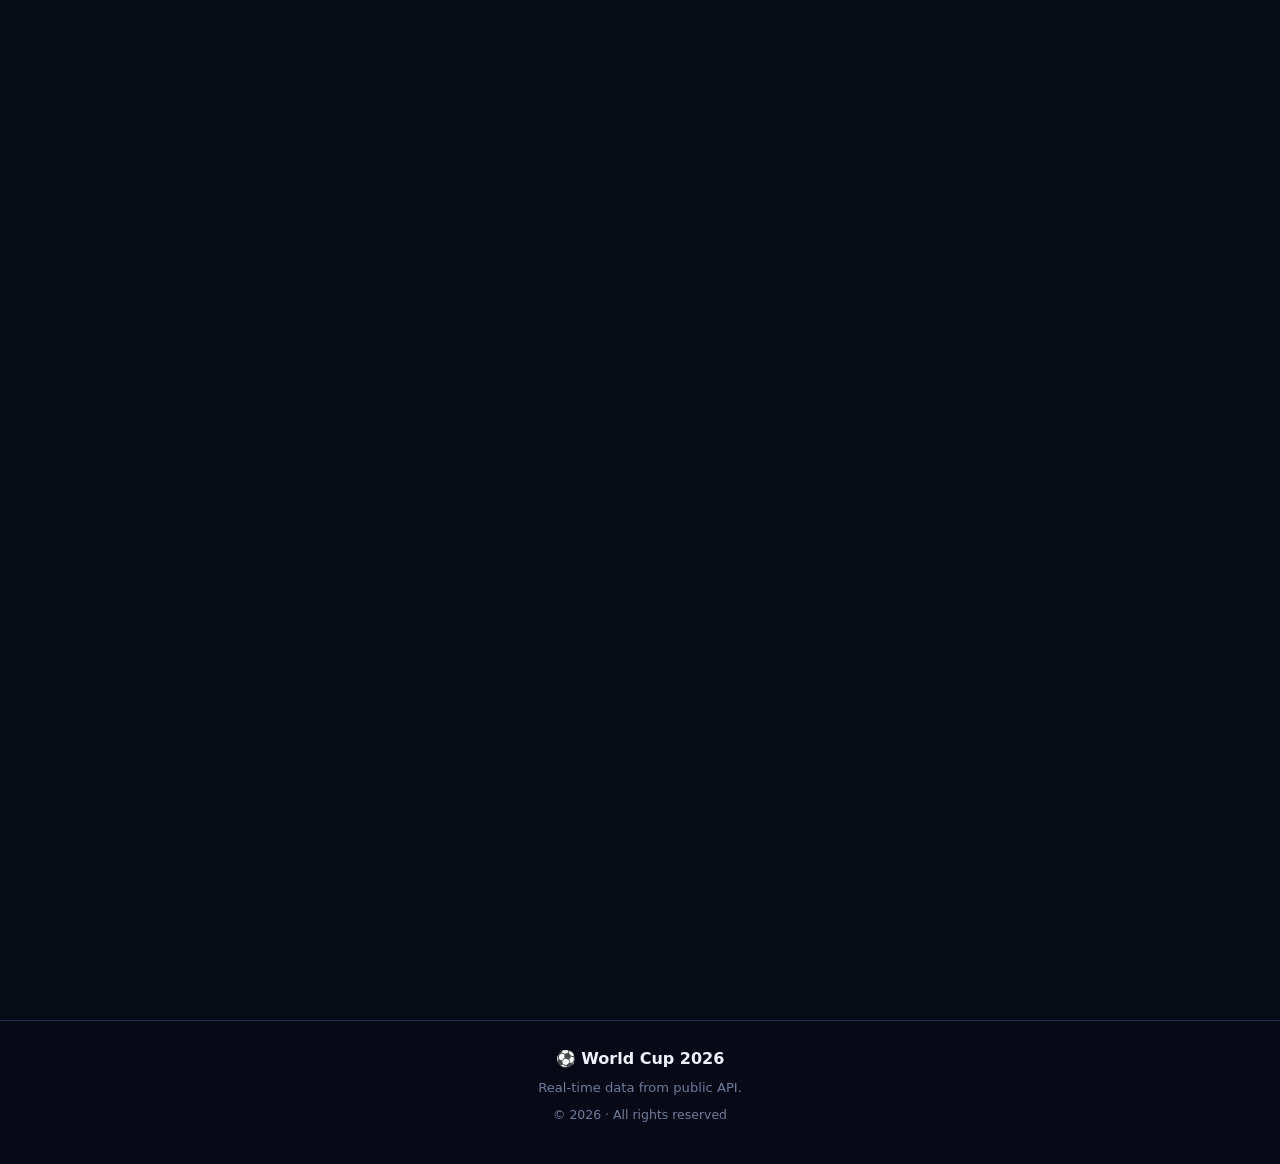
==== commit 6e7042b3: "ui: all 13 UX improvements — stage colors, score pulse, card glow, fade-in, icons, horizontal scroll" ====
--- a/index.html
+++ b/index.html
@@ -148,12 +148,12 @@
         <span class="brand__text" data-i18n="brand">World Cup 2026</span>
       </a>
       <nav class="nav" id="nav">
-        <a href="#matches" class="nav__link" data-i18n="nav_matches">Matches</a>
-        <a href="#bracket" class="nav__link" data-i18n="nav_bracket">Bracket</a>
-        <a href="#teams" class="nav__link" data-i18n="nav_teams">Teams</a>
-        <a href="#scorers" class="nav__link" data-i18n="nav_scorers">Scorers</a>
-        <a href="#groups" class="nav__link nav__link--sub" data-i18n="nav_groups">Groups</a>
-        <a href="#stadiums" class="nav__link nav__link--sub" data-i18n="nav_stadiums">Stadiums</a>
+        <a href="#matches" class="nav__link"><i>⚽</i> <span data-i18n="nav_matches">Matches</span></a>
+        <a href="#bracket" class="nav__link"><i>🌲</i> <span data-i18n="nav_bracket">Bracket</span></a>
+        <a href="#teams" class="nav__link"><i>🏴</i> <span data-i18n="nav_teams">Teams</span></a>
+        <a href="#scorers" class="nav__link"><i>⭐</i> <span data-i18n="nav_scorers">Scorers</span></a>
+        <a href="#groups" class="nav__link nav__link--sub"><i>📊</i> <span data-i18n="nav_groups">Groups</span></a>
+        <a href="#stadiums" class="nav__link nav__link--sub"><i>🏟️</i> <span data-i18n="nav_stadiums">Stadiums</span></a>
       </nav>
       <div class="topbar__actions">
         <button id="themeBtn" class="theme-btn" aria-label="Toggle theme">☀️</button>
--- a/assets/css/styles.css
+++ b/assets/css/styles.css
@@ -539,6 +539,7 @@
 .sc-top1 td { background: rgba(247,201,72,.1); }
 .sc-top2 td { background: rgba(170,182,212,.07); }
 .sc-top3 td { background: rgba(255,84,112,.07); }
+.ht-badge { font-size: .65rem; color: var(--accent); background: rgba(247,201,72,.15); padding: 1px 5px; border-radius: 4px; margin-left: 4px; vertical-align: middle; white-space: nowrap; }
 
 /* ── H2H ───────────────────────────────────────────────── */
 .h2h {}
@@ -605,3 +606,138 @@
 .date-group { margin-bottom: 20px; }
 .date-group__header { font-size: .85rem; font-weight: 700; color: var(--accent); padding: 8px 0; border-bottom: 1px solid var(--border); margin-bottom: 10px; display: flex; align-items: baseline; gap: 8px; }
 .date-group__header span { font-size: .72rem; color: var(--text-3); font-weight: 400; }
+
+/* ════════════════════════════════════════════════════════
+   1. Color-coded Stage Tags & Borders
+   ════════════════════════════════════════════════════════ */
+.match[data-stage="group"] { border-left: 3px solid var(--accent-3); }
+.match[data-stage="r32"]  { border-left: 3px solid var(--green); }
+.match[data-stage="r16"]  { border-left: 3px solid #f0c040; }
+.match[data-stage="qf"]   { border-left: 3px solid #ff8c42; }
+.match[data-stage="sf"]   { border-left: 3px solid var(--red); }
+.match[data-stage="third"] { border-left: 3px solid #b39ddb; }
+.match[data-stage="final"] { border-left: 3px solid var(--accent); }
+
+/* ════════════════════════════════════════════════════════
+   2. Animated Score Pulse
+   ════════════════════════════════════════════════════════ */
+@keyframes scorePulse { 0%{transform:scale(1)} 50%{transform:scale(1.35);color:var(--accent)} 100%{transform:scale(1)} }
+.score-pulse { animation: scorePulse .5s ease; }
+.team-row__score { transition: transform .2s, color .2s; }
+
+/* ════════════════════════════════════════════════════════
+   3. Card Depth / Glow Variants
+   ════════════════════════════════════════════════════════ */
+@keyframes liveGlow { 0%,100%{box-shadow: 0 0 8px rgba(255,46,99,.15)} 50%{box-shadow: 0 0 18px rgba(255,46,99,.35)} }
+.match.is-live { animation: liveGlow 2s ease-in-out infinite; border-left-color: var(--accent-2) !important; }
+.match[data-state="finished"] { opacity: .75; }
+.match[data-state="upcoming"] { border-left-color: rgba(0,210,255,.3) !important; }
+
+/* ════════════════════════════════════════════════════════
+   4. Fade-in for content after load
+   ════════════════════════════════════════════════════════ */
+@keyframes fadeIn { from{opacity:0;transform:translateY(8px)} to{opacity:1;transform:translateY(0)} }
+.matches-grid.is-loaded .match,
+.matches-grid.is-loaded .date-group,
+#bracketGrid.is-loaded .bracket__round,
+#teamsGrid.is-loaded .team-card,
+#groupsGrid.is-loaded .group-card,
+#stadiumsGrid.is-loaded .stadium-card,
+#scorersGrid.is-loaded table {
+  animation: fadeIn .35s ease forwards;
+  animation-delay: calc(var(--i,0) * 40ms);
+}
+#bracketGrid.is-loaded .bracket__round:nth-child(1){--i:1}
+#bracketGrid.is-loaded .bracket__round:nth-child(2){--i:2}
+#bracketGrid.is-loaded .bracket__round:nth-child(3){--i:3}
+#bracketGrid.is-loaded .bracket__round:nth-child(4){--i:4}
+#bracketGrid.is-loaded .bracket__round:nth-child(5){--i:5}
+#bracketGrid.is-loaded .bracket__round:nth-child(6){--i:6}
+
+/* ════════════════════════════════════════════════════════
+   5. Icon Nav
+   ════════════════════════════════════════════════════════ */
+@media (max-width: 759px) {
+  .nav__link { font-size: .82rem; gap: 2px; }
+}
+.nav__link i { font-style: normal; margin-right: 2px; font-size: .9rem; }
+
+/* ════════════════════════════════════════════════════════
+   6. Horizontal Scroll Match Cards (mobile)
+   ════════════════════════════════════════════════════════ */
+@media (max-width: 700px) {
+  .matches-grid { display: flex; overflow-x: auto; scroll-snap-type: x mandatory; gap: 10px; padding-bottom: 8px; -webkit-overflow-scrolling: touch; }
+  .matches-grid .match,
+  .matches-grid .date-group { flex: 0 0 85vw; scroll-snap-align: start; }
+  .matches-grid .date-group { flex: 0 0 88vw; }
+  .matches-grid .date-group .match { flex: auto; }
+  .match-stage-grid { display: flex; gap: 10px; overflow-x: auto; scroll-snap-type: x mandatory; }
+}
+
+/* ════════════════════════════════════════════════════════
+   7. H2H Bar Chart Visual
+   ════════════════════════════════════════════════════════ */
+.h2h__charts { display: grid; grid-template-columns: 1fr 1fr; gap: 12px; margin: 12px 0; }
+.h2h__chart-row { display: flex; align-items: center; gap: 6px; font-size: .72rem; color: var(--text-3); }
+.h2h__chart-row b { min-width: 24px; text-align: right; }
+.h2h__bar { height: 6px; border-radius: 3px; transition: width .4s; min-width: 4px; }
+.h2h__bar--1 { background: var(--accent); }
+.h2h__bar--2 { background: var(--accent-3); }
+
+/* ════════════════════════════════════════════════════════
+   8. Scroll Fade-Up Animations
+   ════════════════════════════════════════════════════════ */
+.section { opacity: 0; transform: translateY(24px); transition: opacity .5s ease, transform .5s ease; }
+.section.is-visible { opacity: 1; transform: translateY(0); }
+.hero { opacity: 1; transform: none; } /* hero always visible */
+
+/* ════════════════════════════════════════════════════════
+   9. Group Card Style (compact)
+   ════════════════════════════════════════════════════════ */
+.group-card { background: var(--surface); border-radius: var(--radius-sm); overflow: hidden; }
+.group-card__head { background: var(--surface-2); padding: 10px 14px; font-weight: 700; font-size: .82rem; display: flex; align-items: center; gap: 6px; }
+.group-card__head b { color: var(--accent); }
+.group-card .table { margin: 0; }
+.group-card .table th { font-size: .65rem; padding: 6px 4px; }
+.group-card .table td { padding: 5px 4px; font-size: .78rem; }
+.team-col img { width: 20px; height: 15px; border-radius: 2px; object-fit: cover; margin-right: 6px; vertical-align: middle; }
+tr.qual { background: rgba(22,210,122,.06); }
+
+/* ════════════════════════════════════════════════════════
+   10. Stadium Cards with Gradient Backgrounds
+   ════════════════════════════════════════════════════════ */
+.stadium-card { background: linear-gradient(135deg, var(--surface) 30%, rgba(9,23,54,.9)); border: 1px solid var(--border); position: relative; overflow: hidden; border-radius: var(--radius-sm); padding: 16px; transition: transform .2s, box-shadow .2s; }
+.stadium-card:hover { transform: translateY(-2px); box-shadow: 0 8px 24px rgba(0,0,0,.3); }
+.stadium-card::before { content: "🏟️"; position: absolute; right: 12px; top: 12px; font-size: 2rem; opacity: .15; }
+.stadium-card__name { font-size: 1rem; font-weight: 700; }
+.stadium-card__city { font-size: .78rem; color: var(--text-3); margin: 4px 0 8px; }
+.stadium-card__meta { display: flex; gap: 16px; font-size: .75rem; }
+.stadium-card__meta b { color: var(--accent); }
+.stadium-card__tag { display: inline-block; margin-top: 8px; font-size: .65rem; color: var(--accent-3); background: rgba(0,210,255,.1); padding: 2px 8px; border-radius: 4px; }
+
+/* ════════════════════════════════════════════════════════
+   11. Live Match Time Progress Bar
+   ════════════════════════════════════════════════════════ */
+.live-timer { margin-top: 6px; display: flex; align-items: center; gap: 6px; font-size: .7rem; color: var(--accent-2); }
+.live-timer__bar { flex: 1; height: 3px; background: var(--bg-3); border-radius: 2px; overflow: hidden; }
+.live-timer__fill { height: 100%; background: var(--accent-2); border-radius: 2px; transition: width .3s; }
+.live-timer__label { min-width: 32px; text-align: right; font-weight: 700; }
+
+/* ════════════════════════════════════════════════════════
+   12. Team Profile Hero Banner
+   ════════════════════════════════════════════════════════ */
+.team-profile { }
+.team-profile__head { display: flex; align-items: center; gap: 16px; padding: 20px; background: linear-gradient(135deg, var(--surface-2), var(--bg)); border-radius: var(--radius); margin-bottom: 16px; }
+.team-profile__flag { width: 72px; height: 54px; border-radius: 8px; object-fit: cover; box-shadow: 0 4px 16px rgba(0,0,0,.4); }
+.team-profile__name { font-size: 1.4rem; margin: 0 0 2px; font-weight: 800; }
+
+/* ════════════════════════════════════════════════════════
+   13. Bracket Horizontal Scroll + Smooth
+   ════════════════════════════════════════════════════════ */
+.bracket { display: flex; gap: 12px; overflow-x: auto; scroll-snap-type: x mandatory; scroll-behavior: smooth; padding: 12px 0; -webkit-overflow-scrolling: touch; cursor: grab; }
+.bracket:active { cursor: grabbing; }
+.bracket::-webkit-scrollbar { height: 4px; }
+.bracket::-webkit-scrollbar-thumb { background: var(--border); border-radius: 2px; }
+.bracket__round { flex: 0 0 190px; scroll-snap-align: start; }
+@media (min-width: 768px) { .bracket__round { flex: 0 0 210px; } }
+@media (min-width: 1024px) { .bracket__round { flex: 0 0 230px; } }
